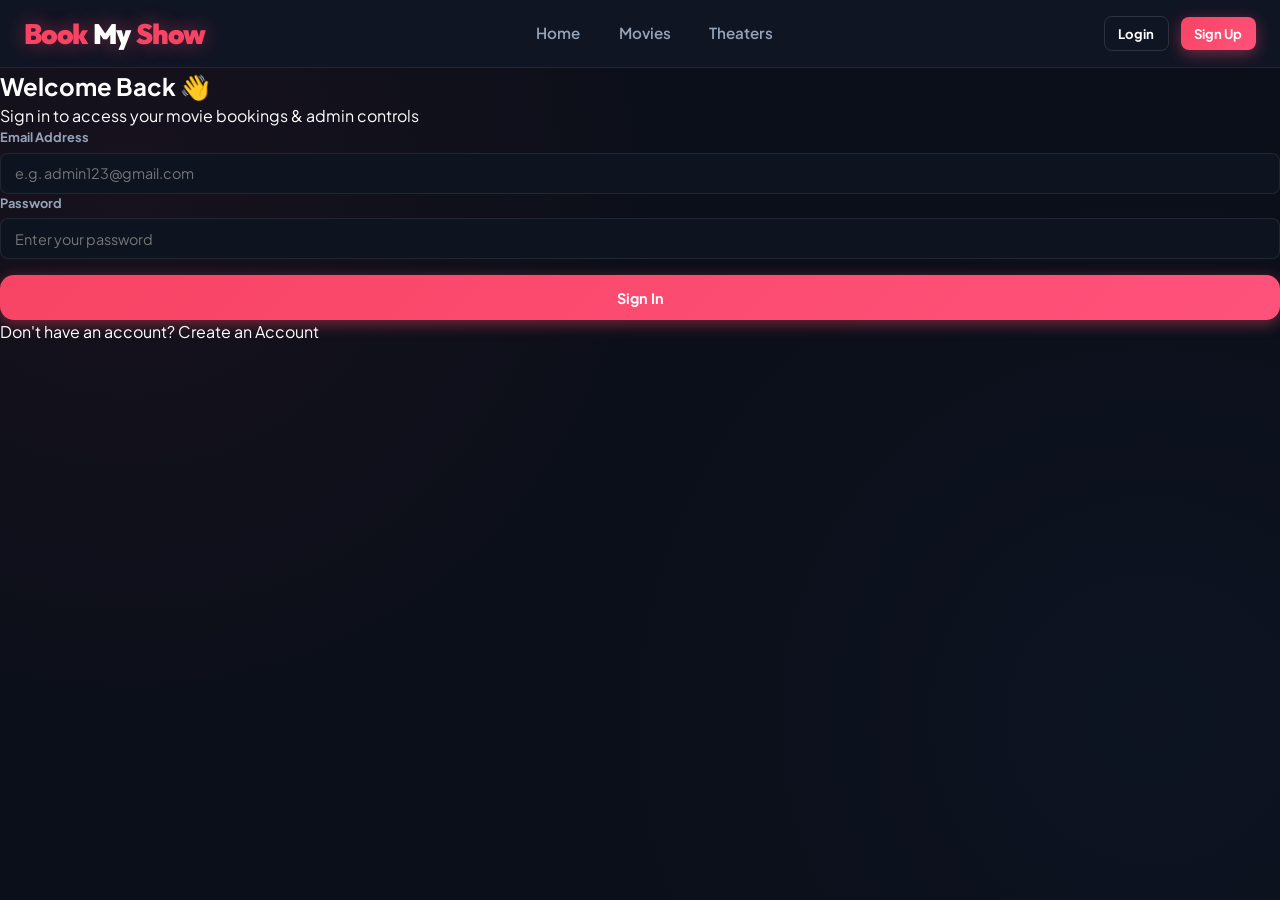
==== pages/admin.html @ c6f5eec1 "Update UI and pages" ====
<!DOCTYPE html>
<html lang="en">
<head>
    <meta charset="UTF-8">
    <meta name="viewport" content="width=device-width, initial-scale=1.0">
    <title>Admin Dashboard - BookMyShow</title>
    <link rel="stylesheet" href="css/style.css">
</head>
<body>

    <!-- NAVBAR -->
    <nav class="navbar">
        <a href="../index.html" class="logo">Book<span>My</span>Show</a>
        <button class="nav-toggle" id="nav-toggle" onclick="toggleNav()" aria-label="Toggle menu"><span class="hamburger"></span></button>
        <div class="nav-links">
            <a href="../index.html">Home</a>
            <a href="movies.html">Movies</a>
            <a href="theaters.html">Theaters</a>
            <a href="admin.html" class="active">Admin Dashboard</a>
        </div>
        <div class="nav-user" id="nav-user"></div>
    </nav>

    <div class="container">
        <div class="section-header">
            <h2 class="section-title">Admin Management Portal</h2>
        </div>

        <!-- STATS COUNTER GRID -->
        <div class="admin-stats-grid">
            <div class="stat-card">
                <div class="stat-icon">🌆</div>
                <div class="stat-info">
                    <div class="stat-value" id="stat-cities">0</div>
                    <div class="stat-label">Active Cities</div>
                </div>
            </div>
            <div class="stat-card">
                <div class="stat-icon">🎬</div>
                <div class="stat-info">
                    <div class="stat-value" id="stat-movies">0</div>
                    <div class="stat-label">Total Movies</div>
                </div>
            </div>
            <div class="stat-card">
                <div class="stat-icon">🏛️</div>
                <div class="stat-info">
                    <div class="stat-value" id="stat-theaters">0</div>
                    <div class="stat-label">Multiplexes</div>
                </div>
            </div>
            <div class="stat-card">
                <div class="stat-icon">🍿</div>
                <div class="stat-info">
                    <div class="stat-value" id="stat-shows">0</div>
                    <div class="stat-label">Active Shows</div>
                </div>
            </div>
        </div>

        <!-- TABS -->
        <div class="tabs">
            <button class="tab active" onclick="switchTab('cities', this)">🌆 Cities</button>
            <button class="tab" onclick="switchTab('movies', this)">🎬 Movies</button>
            <button class="tab" onclick="switchTab('theaters', this)">🏛️ Theaters</button>
            <button class="tab" onclick="switchTab('screens', this)">🖥️ Screens</button>
            <button class="tab" onclick="switchTab('seats', this)">💺 Seats</button>
            <button class="tab" onclick="switchTab('shows', this)">🍿 Shows</button>
        </div>

        <!-- ===== CITIES TAB ===== -->
        <div id="tab-cities" class="tab-content">
            <div class="form-card">
                <h3 style="font-family:'Outfit',sans-serif; margin-bottom:1rem; color:var(--text-main);">Add New City</h3>
                <div style="display:flex; gap:1rem; flex-wrap:wrap; align-items:flex-end;">
                    <div class="form-group" style="flex:1;min-width:180px;margin:0;">
                        <label>City Name</label>
                        <input type="text" id="city-name" placeholder="e.g. Mumbai">
                    </div>
                    <div class="form-group" style="flex:1;min-width:180px;margin:0;">
                        <label>State</label>
                        <input type="text" id="city-state" placeholder="e.g. Maharashtra">
                    </div>
                    <button class="btn btn-primary" onclick="addCity()">+ Add City</button>
                </div>
            </div>
            <div id="cities-table"></div>
        </div>

        <!-- ===== MOVIES TAB ===== -->
        <div id="tab-movies" class="tab-content" style="display:none;">
            <div class="form-card">
                <h3 style="font-family:'Outfit',sans-serif; margin-bottom:1.25rem; color:var(--text-main);">Add New Movie</h3>
                <div style="display:flex; gap:1rem; margin-bottom:1rem; flex-wrap:wrap; align-items:flex-end;">
                    <div class="form-group" style="flex:2;min-width:200px;margin:0;">
                        <label>Movie Title</label>
                        <input type="text" id="movie-title" placeholder="e.g. Inception">
                    </div>
                    <div class="form-group" style="flex:1;min-width:140px;margin:0;">
                        <label>Genre</label>
                        <input type="text" id="movie-genre" placeholder="e.g. Sci-Fi">
                    </div>
                    <div class="form-group" style="flex:1;min-width:120px;margin:0;">
                        <label>Language</label>
                        <input type="text" id="movie-language" placeholder="e.g. English / Hindi">
                    </div>
                    <div class="form-group" style="flex:1;min-width:100px;margin:0;">
                        <label>Duration (mins)</label>
                        <input type="number" id="movie-duration" placeholder="148">
                    </div>
                    <div class="form-group" style="flex:1;min-width:100px;margin:0;">
                        <label>Rating ⭐</label>
                        <input type="number" step="0.1" id="movie-rating" placeholder="8.8">
                    </div>
                    <div class="form-group" style="flex:1;min-width:140px;margin:0;">
                        <label>Release Date</label>
                        <input type="date" id="movie-release">
                    </div>
                </div>
                <div class="form-group" style="margin-bottom:1rem;">
                    <label>Description</label>
                    <input type="text" id="movie-desc" placeholder="Brief synopsis or tagline...">
                </div>
                <div style="display:flex; gap:1rem; flex-wrap:wrap; margin-bottom:1.25rem;">
                    <div class="form-group" style="flex:1; min-width:240px; margin:0;">
                        <label>Poster Image URL</label>
                        <input type="text" id="movie-poster" placeholder="https://image.tmdb.org/t/p/w500/poster.jpg">
                    </div>
                    <div class="form-group" style="flex:1; min-width:240px; margin:0;">
                        <label>Or Upload File Image</label>
                        <input type="file" id="movie-poster-file" accept="image/*">
                    </div>
                </div>
                <button class="btn btn-primary" onclick="addMovie()">+ Save Movie</button>
            </div>
            <div id="movies-table"></div>
        </div>

        <!-- ===== THEATERS TAB ===== -->
        <div id="tab-theaters" class="tab-content" style="display:none;">
            <div class="form-card">
                <h3 style="font-family:'Outfit',sans-serif; margin-bottom:1rem; color:var(--text-main);">Add New Theater</h3>
                <div style="display:flex; gap:1rem; flex-wrap:wrap; align-items:flex-end;">
                    <div class="form-group" style="flex:1.5;min-width:180px;margin:0;">
                        <label>Theater Name</label>
                        <input type="text" id="theater-name" placeholder="e.g. PVR ICON Cinemas">
                    </div>
                    <div class="form-group" style="flex:2;min-width:200px;margin:0;">
                        <label>Address / Landmark</label>
                        <input type="text" id="theater-address" placeholder="e.g. Phoenix Marketcity, Kurla">
                    </div>
                    <div class="form-group" style="flex:1;min-width:150px;margin:0;">
                        <label>City</label>
                        <select id="theater-city"></select>
                    </div>
                    <button class="btn btn-primary" onclick="addTheater()">+ Add Theater</button>
                </div>
            </div>
            <div id="theaters-table"></div>
        </div>

        <!-- ===== SCREENS TAB ===== -->
        <div id="tab-screens" class="tab-content" style="display:none;">
            <div class="form-card">
                <h3 style="font-family:'Outfit',sans-serif; margin-bottom:1rem; color:var(--text-main);">Add Screen to Theater</h3>
                <div style="display:flex; gap:1rem; flex-wrap:wrap; align-items:flex-end;">
                    <div class="form-group" style="flex:1;min-width:150px;margin:0;">
                        <label>Screen Name</label>
                        <input type="text" id="screen-name" placeholder="e.g. Audi 1 (IMAX 3D)">
                    </div>
                    <div class="form-group" style="flex:1;min-width:120px;margin:0;">
                        <label>Total Capacity</label>
                        <input type="number" id="screen-seats" placeholder="120">
                    </div>
                    <div class="form-group" style="flex:1.5;min-width:180px;margin:0;">
                        <label>Theater</label>
                        <select id="screen-theater"></select>
                    </div>
                    <button class="btn btn-primary" onclick="addScreen()">+ Add Screen</button>
                </div>
            </div>
            <div id="screens-table"></div>
        </div>

        <!-- ===== SEATS TAB ===== -->
        <div id="tab-seats" class="tab-content" style="display:none;">
            <div class="form-card">
                <h3 style="font-family:'Outfit',sans-serif; margin-bottom:1rem; color:var(--text-main);">Bulk Configure Seats</h3>
                <div style="display:flex; gap:1rem; flex-wrap:wrap; align-items:flex-end;">
                    <div class="form-group" style="flex:1.5;min-width:160px;margin:0;">
                        <label>Select Screen</label>
                        <select id="seat-screen" onchange="loadSeatsForScreen()"></select>
                    </div>
                    <div class="form-group" style="flex:1;min-width:90px;margin:0;">
                        <label>Row (A-Z)</label>
                        <input type="text" id="seat-row" placeholder="A" maxlength="2">
                    </div>
                    <div class="form-group" style="flex:1;min-width:80px;margin:0;">
                        <label>From Col</label>
                        <input type="number" id="seat-col-from" placeholder="1" min="1">
                    </div>
                    <div class="form-group" style="flex:1;min-width:80px;margin:0;">
                        <label>To Col</label>
                        <input type="number" id="seat-col-to" placeholder="10" min="1">
                    </div>
                    <div class="form-group" style="flex:1.2;min-width:120px;margin:0;">
                        <label>Seat Class</label>
                        <select id="seat-type">
                            <option value="REGULAR">REGULAR</option>
                            <option value="PREMIUM">PREMIUM</option>
                            <option value="VIP">VIP</option>
                        </select>
                    </div>
                    <button class="btn btn-primary" onclick="addSeats()">+ Add Seats</button>
                </div>
                <p style="color:var(--text-muted); font-size:0.82rem; margin-top:0.75rem;">💡 Auto-generates seat numbers e.g. A1 to A10 for the specified screen.</p>
            </div>
            <div id="seats-table"></div>
        </div>

        <!-- ===== SHOWS TAB ===== -->
        <div id="tab-shows" class="tab-content" style="display:none;">
            <div class="form-card">
                <h3 style="font-family:'Outfit',sans-serif; margin-bottom:1rem; color:var(--text-main);">Schedule Movie Show</h3>
                <div style="display:flex; gap:1rem; flex-wrap:wrap; align-items:flex-end;">
                    <div class="form-group" style="flex:1.5;min-width:160px;margin:0;">
                        <label>Select Movie</label>
                        <select id="show-movie"></select>
                    </div>
                    <div class="form-group" style="flex:1.5;min-width:160px;margin:0;">
                        <label>Select Screen</label>
                        <select id="show-screen"></select>
                    </div>
                    <div class="form-group" style="flex:1;min-width:140px;margin:0;">
                        <label>Show Date</label>
                        <input type="date" id="show-date">
                    </div>
                    <div class="form-group" style="flex:1;min-width:110px;margin:0;">
                        <label>Start Time</label>
                        <input type="time" id="show-start">
                    </div>
                    <div class="form-group" style="flex:1;min-width:110px;margin:0;">
                        <label>End Time</label>
                        <input type="time" id="show-end">
                    </div>
                    <div class="form-group" style="flex:1;min-width:100px;margin:0;">
                        <label>Price (₹)</label>
                        <input type="number" id="show-price" placeholder="250">
                    </div>
                    <button class="btn btn-primary" onclick="addShow()">+ Add Show</button>
                </div>
            </div>
            <div id="shows-table"></div>
        </div>
    </div>

    <script src="../js/api.js"></script>
    <script src="../js/utils.js"></script>
    <script>
        document.addEventListener('DOMContentLoaded', async () => {
            const user = getLoggedInUser();
            if (!user || !userIsAdmin()) {
                showToast('Admin panel access restricted', 'error');
                setTimeout(() => window.location.href = user ? 'dashboard.html' : 'login.html', 800);
                return;
            }
            updateNavUser();
            await init();
        });

        // ===== TAB SWITCHING =====
        function switchTab(tab, el) {
            document.querySelectorAll('.tab-content').forEach(t => t.style.display = 'none');
            document.querySelectorAll('.tab').forEach(t => t.classList.remove('active'));
            document.getElementById('tab-' + tab).style.display = 'block';
            el.classList.add('active');
        }

        // ===== CITIES =====
        async function loadCities() {
            try {
                const cities = await CityAPI.getAll();
                const statEl = document.getElementById('stat-cities');
                if (statEl) statEl.textContent = cities ? cities.length : 0;

                let html = '<div class="table-responsive"><table><thead><tr><th>ID</th><th>City Name</th><th>State</th></tr></thead><tbody>';
                cities.forEach(c => html += `<tr><td>#${c.id}</td><td><strong>${c.name}</strong></td><td>${c.state || 'N/A'}</td></tr>`);
                html += '</tbody></table></div>';
                document.getElementById('cities-table').innerHTML = cities.length ? html : '<div class="empty-state"><p>No cities added yet</p></div>';

                const theaterCity = document.getElementById('theater-city');
                if (theaterCity) {
                    theaterCity.innerHTML = '<option value="">Select City</option>' + cities.map(c => `<option value="${c.id}">${c.name}</option>`).join('');
                }
            } catch (e) {
                console.error('Error loading cities', e);
            }
        }

        async function addCity() {
            const name = document.getElementById('city-name').value.trim();
            const state = document.getElementById('city-state').value.trim();
            if (!name) { showToast('Please enter city name', 'error'); return; }
            try {
                await CityAPI.add({ name, state });
                showToast('City added successfully!', 'success');
                document.getElementById('city-name').value = '';
                document.getElementById('city-state').value = '';
                loadCities();
            } catch (e) { showToast(e.message, 'error'); }
        }

        // ===== MOVIES =====
        async function loadMovies() {
            try {
                const movies = await MovieAPI.getAll();
                const statEl = document.getElementById('stat-movies');
                if (statEl) statEl.textContent = movies ? movies.length : 0;

                let html = '<div class="table-responsive"><table><thead><tr><th>ID</th><th>Title</th><th>Genre</th><th>Language</th><th>Duration</th><th>Rating</th><th>Actions</th></tr></thead><tbody>';
                movies.forEach(m => html += `<tr>
                    <td>#${m.id}</td><td><strong>${m.title}</strong></td><td><span class="badge badge-genre">${m.genre || 'General'}</span></td>
                    <td><span class="badge badge-lang">${m.language || 'Multi'}</span></td><td>${m.durationMinutes ? m.durationMinutes + 'm' : 'N/A'}</td>
                    <td><span class="badge badge-rating">⭐ ${m.rating || 'N/A'}</span></td>
                    <td><button class="btn btn-sm btn-danger" onclick="deleteMovie(${m.id})">Delete</button></td>
                </tr>`);
                html += '</tbody></table></div>';
                document.getElementById('movies-table').innerHTML = movies.length ? html : '<div class="empty-state"><p>No movies added yet</p></div>';

                const showMovie = document.getElementById('show-movie');
                if (showMovie) {
                    showMovie.innerHTML = '<option value="">Select Movie</option>' + movies.map(m => `<option value="${m.id}">${m.title}</option>`).join('');
                }
            } catch (e) { console.log('Error loading movies'); }
        }

        async function addMovie() {
            const posterInput = document.getElementById('movie-poster').value.trim();
            const posterFile = document.getElementById('movie-poster-file').files?.[0] || null;
            const posterUrl = posterFile
                ? await readFileAsDataUrl(posterFile)
                : posterInput
                    ? await resolvePosterSource(posterInput)
                    : null;
            const data = {
                title: document.getElementById('movie-title').value.trim(),
                genre: document.getElementById('movie-genre').value.trim(),
                language: document.getElementById('movie-language').value.trim(),
                durationMinutes: parseInt(document.getElementById('movie-duration').value) || null,
                rating: parseFloat(document.getElementById('movie-rating').value) || null,
                releaseDate: document.getElementById('movie-release').value || null,
                description: document.getElementById('movie-desc').value.trim(),
                posterUrl,
                posterURL: posterUrl,
                imageUrl: posterUrl,
                imageURL: posterUrl,
                poster: posterUrl,
                posterImage: posterUrl,
                posterPath: posterUrl,
                moviePoster: posterUrl,
                image: posterUrl,
                coverImage: posterUrl,
                banner: posterUrl
            };
            if (!data.title) { showToast('Please enter movie title', 'error'); return; }
            try {
                await MovieAPI.add(data);
                showToast('Movie added successfully!', 'success');
                ['movie-title','movie-genre','movie-language','movie-duration','movie-rating','movie-release','movie-desc','movie-poster']
                    .forEach(id => document.getElementById(id).value = '');
                document.getElementById('movie-poster-file').value = '';
                loadMovies();
            } catch (e) { showToast(e.message, 'error'); }
        }

        async function deleteMovie(id) {
            const movieId = parseInt(id, 10);
            if (!movieId) {
                showToast('Invalid movie ID', 'error');
                return;
            }
            if (!confirm('Delete this movie?')) return;
            try {
                await MovieAPI.delete(movieId);
                showToast('Movie deleted', 'success');
                loadMovies();
            } catch (e) {
                showToast(`Delete failed: ${e.message}`, 'error');
            }
        }

        // ===== THEATERS =====
        async function loadTheaters() {
            try {
                const theaters = await TheaterAPI.getAll();
                const statEl = document.getElementById('stat-theaters');
                if (statEl) statEl.textContent = theaters ? theaters.length : 0;

                let html = '<div class="table-responsive"><table><thead><tr><th>ID</th><th>Theater Name</th><th>Address</th><th>City</th></tr></thead><tbody>';
                theaters.forEach(t => html += `<tr><td>#${t.id}</td><td><strong>${t.name}</strong></td><td>${t.address || 'N/A'}</td><td>${t.city?.name || 'N/A'}</td></tr>`);
                html += '</tbody></table></div>';
                document.getElementById('theaters-table').innerHTML = theaters.length ? html : '<div class="empty-state"><p>No theaters added yet</p></div>';

                const screenTheater = document.getElementById('screen-theater');
                if (screenTheater) {
                    screenTheater.innerHTML = '<option value="">Select Theater</option>' + theaters.map(t => `<option value="${t.id}">${t.name} (${t.city?.name || ''})</option>`).join('');
                }
            } catch (e) { console.log('Error loading theaters'); }
        }

        async function addTheater() {
            const data = {
                name: document.getElementById('theater-name').value.trim(),
                address: document.getElementById('theater-address').value.trim(),
                cityId: parseInt(document.getElementById('theater-city').value)
            };
            if (!data.name || !data.cityId) { showToast('Fill theater name and city', 'error'); return; }
            try {
                await TheaterAPI.add(data);
                showToast('Theater added!', 'success');
                document.getElementById('theater-name').value = '';
                document.getElementById('theater-address').value = '';
                loadTheaters();
            } catch (e) { showToast(e.message, 'error'); }
        }

        // ===== SCREENS =====
        async function loadScreens() {
            try {
                const screens = await ScreenAPI.getAll();
                let html = '<div class="table-responsive"><table><thead><tr><th>ID</th><th>Screen Name</th><th>Capacity</th><th>Theater</th></tr></thead><tbody>';
                screens.forEach(s => html += `<tr><td>#${s.id}</td><td><strong>${s.name}</strong></td><td>${s.totalSeats || '100'} seats</td><td>${s.theater?.name || 'N/A'}</td></tr>`);
                html += '</tbody></table></div>';
                document.getElementById('screens-table').innerHTML = screens.length ? html : '<div class="empty-state"><p>No screens added yet</p></div>';

                const opts = '<option value="">Select Screen</option>' + screens.map(s => `<option value="${s.id}">${s.name} — ${s.theater?.name || ''}</option>`).join('');
                ['seat-screen', 'show-screen'].forEach(id => {
                    const el = document.getElementById(id);
                    if (el) el.innerHTML = opts;
                });
            } catch (e) {
                console.error('Error loading screens', e);
            }
        }

        async function addScreen() {
            const data = {
                name: document.getElementById('screen-name').value.trim(),
                totalSeats: parseInt(document.getElementById('screen-seats').value) || null,
                theaterId: parseInt(document.getElementById('screen-theater').value)
            };
            if (!data.name || !data.theaterId) { showToast('Fill screen name and theater', 'error'); return; }
            try {
                const createdScreen = await ScreenAPI.add(data);
                showToast('Screen added!', 'success');
                document.getElementById('screen-name').value = '';
                document.getElementById('screen-seats').value = '';
                loadScreens();

                const screenId = createdScreen?.id || createdScreen?.screenId;
                if (screenId && data.totalSeats) {
                    await ensureSeatsForScreen(screenId, data.totalSeats);
                    showToast(`Auto-created ${data.totalSeats} seats for new screen`, 'success');
                }
            } catch (e) { showToast(e.message, 'error'); }
        }

        // ===== SEATS =====
        async function loadSeatsForScreen() {
            const screenId = document.getElementById('seat-screen').value;
            if (!screenId) { document.getElementById('seats-table').innerHTML = ''; return; }
            try {
                const seats = await SeatAPI.getByScreen(screenId);
                return renderSeatsTable(seats);
            } catch (e) {
                document.getElementById('seats-table').innerHTML = '';
            }
        }

        function renderSeatsTable(seats) {
            let html = '<div class="table-responsive"><table><thead><tr><th>ID</th><th>Seat #</th><th>Row</th><th>Col</th><th>Type</th></tr></thead><tbody>';
            seats.forEach(s => html += `<tr><td>#${s.id}</td><td><strong>${s.seatNumber}</strong></td><td>${s.row || 'A'}</td><td>${s.col || '1'}</td><td><span class="badge badge-genre">${s.seatType || 'REGULAR'}</span></td></tr>`);
            html += '</tbody></table></div>';
            document.getElementById('seats-table').innerHTML = seats.length ? html : '<div class="empty-state"><p>No seats for this screen</p></div>';
        }

        async function addSeats() {
            const screenId = parseInt(document.getElementById('seat-screen').value);
            const row = document.getElementById('seat-row').value.trim().toUpperCase();
            const from = parseInt(document.getElementById('seat-col-from').value);
            const to = parseInt(document.getElementById('seat-col-to').value);
            const seatType = document.getElementById('seat-type').value;

            if (!screenId || !row || !from || !to) { showToast('Fill all seat fields', 'error'); return; }
            if (from > to) { showToast('From col must be <= To col', 'error'); return; }

            try {
                for (let col = from; col <= to; col++) {
                    await SeatAPI.add({
                        seatNumber: row + col,
                        row: row,
                        col: col,
                        seatType: seatType,
                        screenId: screenId
                    });
                }
                showToast(`Added seats ${row}${from} to ${row}${to}!`, 'success');
                loadSeatsForScreen();
            } catch (e) { showToast(e.message, 'error'); }
        }

        // ===== SHOWS =====
        async function loadShows() {
            try {
                const shows = await ShowAPI.getAll();
                const statEl = document.getElementById('stat-shows');
                if (statEl) statEl.textContent = shows ? shows.length : 0;

                let html = '<div class="table-responsive"><table><thead><tr><th>ID</th><th>Movie</th><th>Screen & Theater</th><th>Date</th><th>Timing</th><th>Price</th><th>Actions</th></tr></thead><tbody>';
                shows.forEach(s => html += `<tr>
                    <td>#${s.id}</td>
                    <td><strong>${s.movie?.title || 'Movie'}</strong></td>
                    <td>${s.screen?.name || 'Screen'} (${s.screen?.theater?.name || 'Theater'})</td>
                    <td>${s.showDate}</td>
                    <td>${s.startTime}${s.endTime ? ' - ' + s.endTime : ''}</td>
                    <td><strong style="color:var(--success)">₹${s.ticketPrice || 0}</strong></td>
                    <td><button class="btn btn-sm btn-danger" onclick="deleteShow(${s.id})">Delete</button></td>
                </tr>`);
                html += '</tbody></table></div>';
                document.getElementById('shows-table').innerHTML = shows.length ? html : '<div class="empty-state"><p>No shows added yet</p></div>';
            } catch (e) { console.log('Error loading shows'); }
        }

        async function deleteShow(id) {
            if (!confirm('Delete this show?')) return;
            try {
                await ShowAPI.delete(id);
                showToast('Show deleted', 'success');
                loadShows();
            } catch (e) {
                showToast(`Delete failed: ${e.message}`, 'error');
            }
        }

        async function addShow() {
            const data = {
                movieId: parseInt(document.getElementById('show-movie').value),
                screenId: parseInt(document.getElementById('show-screen').value),
                showDate: document.getElementById('show-date').value,
                startTime: document.getElementById('show-start').value,
                endTime: document.getElementById('show-end').value || null,
                ticketPrice: parseFloat(document.getElementById('show-price').value) || 0
            };
            if (!data.movieId || !data.screenId || !data.showDate || !data.startTime) {
                showToast('Fill movie, screen, date and start time', 'error'); return;
            }
            try {
                await ShowAPI.add(data);
                showToast('Show scheduled successfully!', 'success');
                ['show-date','show-start','show-end','show-price'].forEach(id => document.getElementById(id).value = '');
                loadShows();
            } catch (e) { showToast(e.message, 'error'); }
        }

        // ===== INIT =====
        async function init() {
            await Promise.all([loadCities(), loadMovies(), loadTheaters(), loadScreens(), loadShows()]);
            await loadBookingsHistory();
        }

        // ===== BOOKINGS HISTORY =====
        let allBookings = [];

        async function loadBookingsHistory() {
            try {
                const users = await UserAPI.getAll();
                const shows = await ShowAPI.getAll();
                
                allBookings = [];
                
                // Get bookings for each user
                for (const user of users) {
                    try {
                        const userBookings = await BookingAPI.getByUser(user.id);
                        if (Array.isArray(userBookings)) {
                            userBookings.forEach(booking => {
                                booking.user = user;
                                booking.show = shows.find(s => s.id === booking.showId);
                            });
                            allBookings.push(...userBookings);
                        }
                    } catch (e) {
                        console.warn(`Could not load bookings for user ${user.id}`, e);
                    }
                }

                // Apply filters
                let filteredBookings = allBookings.slice();
                
                const statusFilter = document.getElementById('booking-status-filter')?.value;
                if (statusFilter) {
                    filteredBookings = filteredBookings.filter(b => b.paymentStatus === statusFilter);
                }

                const dateFilter = document.getElementById('booking-date-filter')?.value;
                if (dateFilter) {
                    const now = new Date();
                    filteredBookings = filteredBookings.filter(b => {
                        const bookingDate = new Date(b.createdAt || b.bookingDate || b.createdDate);
                        if (dateFilter === 'today') return bookingDate.toDateString() === now.toDateString();
                        if (dateFilter === 'week') return (now - bookingDate) <= 7 * 24 * 60 * 60 * 1000;
                        if (dateFilter === 'month') return (now - bookingDate) <= 30 * 24 * 60 * 60 * 1000;
                        return true;
                    });
                }

                // Update stats
                updateBookingStats(allBookings);
                
                // Render table
                renderBookingsTable(filteredBookings);
            } catch (e) {
                console.error('Error loading bookings', e);
                showToast(`Could not load bookings: ${e.message}`, 'error');
            }
        }

        function updateBookingStats(bookings) {
            const today = new Date().toDateString();
            const totalBookings = bookings.length;
            const todayBookings = bookings.filter(b => new Date(b.createdAt || b.bookingDate).toDateString() === today).length;
            const confirmedBookings = bookings.filter(b => b.paymentStatus === 'CONFIRMED').length;
            const pendingBookings = bookings.filter(b => b.paymentStatus === 'PENDING').length;

            document.getElementById('total-bookings').textContent = totalBookings;
            document.getElementById('today-bookings').textContent = todayBookings;
            document.getElementById('confirmed-bookings').textContent = confirmedBookings;
            document.getElementById('pending-bookings').textContent = pendingBookings;
        }

        function renderBookingsTable(bookings) {
            const container = document.getElementById('bookings-table');
            
            if (bookings.length === 0) {
                container.innerHTML = '<div class="empty-state"><p>📭 No bookings found</p></div>';
                return;
            }

            let html = `<table class="data-table">
                <thead>
                    <tr>
                        <th>Booking ID</th>
                        <th>👤 User</th>
                        <th><span style="color:var(--primary);">▶</span> Movie</th>
                        <th><span style="color:var(--primary);">●</span> Theater</th>
                        <th><span style="color:var(--primary);">■</span> Show Date</th>
                        <th><span style="color:var(--primary);">◻</span> Seats</th>
                        <th>💰 Total Price</th>
                        <th>💳 Payment Status</th>
                        <th><span style="color:var(--primary);">■</span> Booked On</th>
                        <th>Actions</th>
                    </tr>
                </thead>
                <tbody>`;

            bookings.forEach(booking => {
                const user = booking.user || {};
                const show = booking.show || {};
                const movie = show.movie || {};
                const theater = show.screen?.theater || {};
                const seats = booking.seatNumbers || booking.seats || 'N/A';
                const bookingDate = new Date(booking.createdAt || booking.bookingDate);
                const status = booking.paymentStatus || 'PENDING';
                const statusBadge = status === 'CONFIRMED' 
                    ? '<span class="badge badge-success">✅ Confirmed</span>'
                    : status === 'CANCELLED'
                    ? '<span class="badge badge-danger">❌ Cancelled</span>'
                    : '<span class="badge badge-warning">⏳ Pending</span>';

                html += `<tr>
                    <td><strong>#${booking.id}</strong></td>
                    <td>
                        <div style="font-size:0.9rem;">
                            <strong>${user.name || user.username || 'Unknown'}</strong><br>
                            <small style="color:var(--text-muted);">${user.email || ''}</small>
                        </div>
                    </td>
                    <td>${movie.title || 'N/A'}</td>
                    <td>${theater.name || 'N/A'}</td>
                    <td>${show.showDate || 'N/A'} ${show.startTime || ''}</td>
                    <td><span class="badge badge-info">${seats}</span></td>
                    <td><strong style="color:var(--success);">₹${booking.totalPrice || 0}</strong></td>
                    <td>${statusBadge}</td>
                    <td><small>${bookingDate.toLocaleDateString()} ${bookingDate.toLocaleTimeString()}</small></td>
                    <td>
                        <button class="btn btn-sm btn-info" onclick="viewBookingDetails(${booking.id})">View</button>
                        ${status !== 'CANCELLED' ? `<button class="btn btn-sm btn-danger" onclick="cancelBooking(${booking.id})">Cancel</button>` : ''}
                    </td>
                </tr>`;
            });

            html += '</tbody></table>';
            container.innerHTML = html;
        }

        function searchBookingsByUser() {
            const searchTerm = document.getElementById('booking-user-search')?.value.toLowerCase() || '';
            
            if (!searchTerm) {
                loadBookingsHistory();
                return;
            }

            const filtered = allBookings.filter(b => {
                const user = b.user || {};
                return (user.email || '').toLowerCase().includes(searchTerm) || 
                       (user.name || '').toLowerCase().includes(searchTerm);
            });

            renderBookingsTable(filtered);
        }

        function viewBookingDetails(bookingId) {
            const booking = allBookings.find(b => b.id === bookingId);
            if (!booking) {
                showToast('Booking not found', 'error');
                return;
            }

            const user = booking.user || {};
            const show = booking.show || {};
            const movie = show.movie || {};
            const theater = show.screen?.theater || {};
            const screen = show.screen || {};
            const status = booking.paymentStatus || 'PENDING';
            const bookingDate = new Date(booking.createdAt || booking.bookingDate);
            
            const details = `
            <div style="text-align:left; padding:1rem; line-height:1.8;">
                <h3 style="margin-bottom:1rem; color:var(--primary);">📋 Booking Details - #${booking.id}</h3>
                
                <h4 style="color:var(--accent); margin-top:1.5rem;">👤 User Information</h4>
                <p><strong>Name:</strong> ${user.name || 'N/A'}</p>
                <p><strong>Email:</strong> ${user.email || 'N/A'}</p>
                <p><strong>Phone:</strong> ${user.phone || 'N/A'}</p>

                <h4 style="color:var(--accent); margin-top:1.5rem;"><span style="color:var(--primary);">▶</span> Movie Details</h4>
                <p><strong>Title:</strong> ${movie.title || 'N/A'}</p>
                <p><strong>Genre:</strong> ${movie.genre || 'N/A'} | <strong>Language:</strong> ${movie.language || 'N/A'}</p>
                <p><strong>Rating:</strong> <span style="color:var(--primary);">★</span> ${movie.rating || 'N/A'}</p>

                <h4 style="color:var(--accent); margin-top:1.5rem;"><span style="color:var(--primary);">●</span> Show Details</h4>
                <p><strong>Theater:</strong> ${theater.name || 'N/A'}</p>
                <p><strong>Screen:</strong> ${screen.name || 'N/A'}</p>
                <p><strong>Date & Time:</strong> ${show.showDate || 'N/A'} ${show.startTime || 'N/A'}</p>

                <h4 style="color:var(--accent); margin-top:1.5rem;"><span style="color:var(--primary);">◻</span> Booking Details</h4>
                <p><strong>Seats:</strong> <span class="badge badge-info">${booking.seatNumbers || booking.seats || 'N/A'}</span></p>
                <p><strong>Number of Tickets:</strong> ${booking.numberOfSeats || 'N/A'}</p>
                <p><strong>Ticket Price (each):</strong> ₹${show.ticketPrice || 'N/A'}</p>
                <p><strong>Total Price:</strong> <span style="color:var(--success); font-size:1.1rem; font-weight:bold;">₹${booking.totalPrice || 0}</span></p>

                <h4 style="color:var(--accent); margin-top:1.5rem;">💳 Payment Information</h4>
                <p><strong>Status:</strong> 
                    ${status === 'CONFIRMED' 
                        ? '<span style="color:var(--success);">✅ Confirmed (Paid)</span>'
                        : status === 'CANCELLED'
                        ? '<span style="color:var(--accent);">❌ Cancelled</span>'
                        : '<span style="color:var(--warning);">⏳ Pending Payment</span>'
                    }
                </p>
                <p><strong>Payment Method:</strong> ${booking.paymentMethod || 'N/A'}</p>
                <p><strong>Transaction ID:</strong> ${booking.transactionId || 'N/A'}</p>

                <h4 style="color:var(--accent); margin-top:1.5rem;"><span style="color:var(--primary);">■</span> Booking Timeline</h4>
                <p><strong>Booked On:</strong> ${bookingDate.toLocaleString()}</p>
                <p><strong>Last Updated:</strong> ${booking.updatedAt ? new Date(booking.updatedAt).toLocaleString() : 'N/A'}</p>
            </div>
            `;

            alert(details);
        }

        async function cancelBooking(bookingId) {
            if (!confirm('Are you sure you want to cancel this booking? This action cannot be undone.')) return;

            try {
                await BookingAPI.cancel(bookingId);
                showToast('Booking cancelled successfully!', 'success');
                await loadBookingsHistory();
            } catch (e) {
                console.error('Cancel booking failed', e);
                showToast(`Failed to cancel booking: ${e.message}`, 'error');
            }
        }
    </script>
</body>
</html>
---- pages/css/style.css ----
/* ==========================================================================
   BOOKMYSHOW CINEMATIC DESIGN SYSTEM & MOBILE RESPONSIVE STYLESHEET
   ========================================================================== */

@import url('https://fonts.googleapis.com/css2?family=Plus+Jakarta+Sans:wght@300;400;500;600;700;800&family=Outfit:wght@400;500;600;700;800;900&display=swap');

/* ===== DESIGN TOKENS & CSS VARIABLES ===== */
:root {
    /* Brand Palette */
    --primary: #f84464;
    --primary-hover: #ff527b;
    --primary-dark: #d62f4e;
    --primary-glow: rgba(248, 68, 100, 0.45);
    --primary-subtle: rgba(248, 68, 100, 0.12);
    
    --accent: #ffb800;
    --accent-glow: rgba(255, 184, 0, 0.35);
    --success: #10b981;
    --success-glow: rgba(16, 185, 129, 0.35);
    --danger: #ef4444;
    --info: #3b82f6;

    /* Cinematic Dark Backgrounds */
    --bg-main: #0b0f19;
    --bg-surface: #111726;
    --bg-card: #161e31;
    --bg-elevated: #1e2942;
    --bg-glass: rgba(17, 23, 38, 0.9);
    --bg-glass-strong: rgba(22, 30, 49, 0.95);
    --bg-input: #0e1320;
    --bg-light: #16213e;
    --bg-dark: #0b0f19;

    /* Text Colors */
    --text-main: #ffffff;
    --text-secondary: #94a3b8;
    --text-muted: #64748b;
    --text-inverse: #0b0f19;

    /* Borders & Outlines */
    --border-subtle: rgba(255, 255, 255, 0.08);
    --border-card: rgba(255, 255, 255, 0.12);
    --border-focus: var(--primary);

    /* Shadows & Glows */
    --shadow-sm: 0 2px 8px rgba(0, 0, 0, 0.3);
    --shadow-md: 0 8px 24px rgba(0, 0, 0, 0.45);
    --shadow-lg: 0 16px 40px rgba(0, 0, 0, 0.6);
    --shadow-primary: 0 8px 25px var(--primary-glow);
    --shadow-card-hover: 0 16px 32px rgba(0, 0, 0, 0.7), 0 0 20px rgba(248, 68, 100, 0.2);

    /* Radius & Spacing */
    --radius-sm: 8px;
    --radius-md: 14px;
    --radius-lg: 20px;
    --radius-full: 9999px;
    --radius: 14px;

    /* Transitions */
    --ease-bounce: cubic-bezier(0.34, 1.56, 0.64, 1);
    --ease-smooth: cubic-bezier(0.16, 1, 0.3, 1);
    --transition-fast: 0.18s ease;
    --transition-normal: 0.3s cubic-bezier(0.16, 1, 0.3, 1);
}

/* ===== RESET & BASE STYLES ===== */
*, *::before, *::after {
    margin: 0;
    padding: 0;
    box-sizing: border-box;
    -webkit-font-smoothing: antialiased;
}

html {
    scroll-behavior: smooth;
}

body {
    font-family: 'Plus Jakarta Sans', -apple-system, BlinkMacSystemFont, 'Segoe UI', Roboto, sans-serif;
    background-color: var(--bg-main);
    color: var(--text-main);
    min-height: 100vh;
    line-height: 1.5;
    overflow-x: hidden;
    background-image: 
        radial-gradient(circle at 10% 20%, rgba(248, 68, 100, 0.05) 0%, transparent 40%),
        radial-gradient(circle at 90% 80%, rgba(59, 130, 246, 0.04) 0%, transparent 40%);
    background-attachment: fixed;
}

a {
    text-decoration: none;
    color: inherit;
}

img {
    max-width: 100%;
    height: auto;
    display: block;
}

button, input, select, textarea {
    font-family: inherit;
}

/* Custom Scrollbar */
::-webkit-scrollbar {
    width: 6px;
    height: 6px;
}
::-webkit-scrollbar-track {
    background: var(--bg-main);
}
::-webkit-scrollbar-thumb {
    background: var(--bg-elevated);
    border-radius: var(--radius-full);
}

/* ===== LAYOUT & CONTAINERS ===== */
.container {
    max-width: 1280px;
    margin: 0 auto;
    padding: 2rem 1.25rem;
}

.section-header {
    display: flex;
    align-items: center;
    justify-content: space-between;
    margin-bottom: 1.5rem;
    flex-wrap: wrap;
    gap: 1rem;
}

.section-title {
    font-family: 'Outfit', sans-serif;
    font-size: 1.8rem;
    font-weight: 800;
    color: var(--text-main);
    letter-spacing: -0.5px;
    display: flex;
    align-items: center;
    gap: 0.65rem;
    position: relative;
}

.section-title::before {
    content: '';
    display: inline-block;
    width: 5px;
    height: 24px;
    background: linear-gradient(to bottom, var(--primary), #ff758c);
    border-radius: 4px;
}

/* Grid Layouts */
.grid {
    display: grid;
    gap: 1.25rem;
}

.grid-4 {
    grid-template-columns: repeat(auto-fill, minmax(230px, 1fr));
}

.grid-3 {
    grid-template-columns: repeat(auto-fill, minmax(290px, 1fr));
}

/* ===== NAVBAR & RESPONSIVE DRAWER ===== */
.navbar {
    background: var(--bg-glass);
    backdrop-filter: blur(20px);
    -webkit-backdrop-filter: blur(20px);
    padding: 0.75rem 1.5rem;
    display: flex;
    align-items: center;
    justify-content: space-between;
    gap: 1rem;
    min-height: 68px;
    position: sticky;
    top: 0;
    z-index: 1000;
    border-bottom: 1px solid var(--border-subtle);
}

.navbar .logo {
    font-family: 'Outfit', sans-serif;
    font-size: 1.75rem;
    font-weight: 900;
    color: var(--primary);
    letter-spacing: -0.75px;
    display: flex;
    align-items: center;
    gap: 0.35rem;
    text-shadow: 0 0 20px var(--primary-glow);
}

.navbar .logo span {
    color: var(--text-main);
}

.nav-links {
    display: flex;
    gap: 0.4rem;
    align-items: center;
}

.nav-links a {
    color: var(--text-secondary);
    font-weight: 600;
    font-size: 0.95rem;
    padding: 0.55rem 1rem;
    border-radius: var(--radius-sm);
    transition: var(--transition-fast);
}

.nav-links a:hover {
    color: var(--text-main);
    background: rgba(255, 255, 255, 0.08);
}

.nav-links a.active {
    color: var(--primary);
    background: var(--primary-subtle);
}

.nav-user {
    display: flex;
    align-items: center;
    gap: 0.75rem;
}

.user-badge {
    display: flex;
    align-items: center;
    gap: 0.5rem;
    background: var(--bg-surface);
    border: 1px solid var(--border-card);
    padding: 0.35rem 0.85rem;
    border-radius: var(--radius-full);
    font-size: 0.85rem;
    font-weight: 600;
}

.user-badge .role-tag {
    background: linear-gradient(135deg, var(--primary), #ff6b81);
    color: #fff;
    padding: 0.15rem 0.5rem;
    border-radius: var(--radius-full);
    font-size: 0.7rem;
    font-weight: 700;
    text-transform: uppercase;
}

.nav-toggle {
    display: none;
    background: var(--bg-surface);
    border: 1px solid var(--border-subtle);
    border-radius: var(--radius-sm);
    cursor: pointer;
    width: 42px;
    height: 42px;
    align-items: center;
    justify-content: center;
    color: var(--text-main);
}

.nav-toggle .hamburger {
    width: 20px;
    height: 2px;
    background: var(--text-main);
    display: block;
    position: relative;
}

.nav-toggle .hamburger::before,
.nav-toggle .hamburger::after {
    content: '';
    position: absolute;
    left: 0;
    width: 20px;
    height: 2px;
    background: var(--text-main);
}
.nav-toggle .hamburger::before { top: -6px; }
.nav-toggle .hamburger::after { top: 6px; }

/* ===== BUTTONS ===== */
.btn {
    padding: 0.65rem 1.4rem;
    border: none;
    border-radius: var(--radius-md);
    font-size: 0.9rem;
    font-weight: 700;
    cursor: pointer;
    transition: var(--transition-normal);
    display: inline-flex;
    align-items: center;
    justify-content: center;
    gap: 0.45rem;
    user-select: none;
}

.btn-primary {
    background: linear-gradient(135deg, var(--primary) 0%, #ff527b 100%);
    color: #ffffff;
    box-shadow: 0 4px 15px var(--primary-glow);
}

.btn-primary:hover {
    background: linear-gradient(135deg, var(--primary-hover) 0%, #ff6b8e 100%);
    transform: translateY(-2px);
    box-shadow: 0 8px 25px var(--primary-glow);
}

.btn-primary:disabled {
    opacity: 0.5;
    cursor: not-allowed;
    transform: none;
    box-shadow: none;
}

.btn-outline {
    background: transparent;
    color: var(--text-main);
    border: 1.5px solid var(--border-card);
}

.btn-outline:hover {
    background: var(--bg-elevated);
    border-color: var(--primary);
    color: var(--primary);
}

.btn-danger {
    background: linear-gradient(135deg, var(--danger) 0%, #dc2626 100%);
    color: #ffffff;
}

.btn-sm {
    padding: 0.4rem 0.85rem;
    font-size: 0.82rem;
    border-radius: var(--radius-sm);
}

.btn-lg {
    padding: 0.85rem 2rem;
    font-size: 1rem;
    border-radius: var(--radius-lg);
}

.btn-block {
    width: 100%;
}

/* ===== CITY SELECTOR BAR ===== */
.city-bar {
    background: var(--bg-surface);
    border-bottom: 1px solid var(--border-subtle);
    padding: 0.65rem 1.25rem;
    display: flex;
    align-items: center;
    gap: 0.6rem;
    overflow-x: auto;
    white-space: nowrap;
    scrollbar-width: none;
}

.city-bar-label {
    color: var(--text-muted);
    font-size: 0.82rem;
    font-weight: 700;
    text-transform: uppercase;
}

.city-chip {
    background: var(--bg-card);
    border: 1px solid var(--border-subtle);
    color: var(--text-secondary);
    padding: 0.35rem 0.85rem;
    border-radius: var(--radius-full);
    font-size: 0.82rem;
    font-weight: 600;
    cursor: pointer;
}

.city-chip.active {
    background: var(--primary);
    color: #ffffff;
    border-color: var(--primary);
    box-shadow: 0 2px 10px var(--primary-glow);
}

/* ===== HERO SECTION ===== */
.hero {
    position: relative;
    padding: 4rem 1.25rem;
    text-align: center;
    overflow: hidden;
    min-height: 360px;
    display: flex;
    align-items: center;
    justify-content: center;
    background: radial-gradient(ellipse at 50% 30%, rgba(248, 68, 100, 0.15) 0%, rgba(11, 15, 25, 0.95) 75%);
    border-bottom: 1px solid var(--border-subtle);
}

.hero-slideshow {
    position: absolute;
    inset: 0;
    z-index: 1;
    opacity: 0.25;
    background-size: cover;
    background-position: center;
    filter: blur(10px) brightness(0.6);
    transition: background-image 1s ease-in-out;
}

.hero::after {
    content: '';
    position: absolute;
    inset: 0;
    z-index: 2;
    background: linear-gradient(180deg, rgba(11, 15, 25, 0.2) 0%, rgba(11, 15, 25, 0.95) 100%);
}

.hero-content {
    position: relative;
    z-index: 3;
    max-width: 780px;
    margin: 0 auto;
    width: 100%;
}

.hero h1 {
    font-family: 'Outfit', sans-serif;
    font-size: 2.8rem;
    font-weight: 900;
    line-height: 1.15;
    letter-spacing: -1px;
    margin-bottom: 0.75rem;
    color: #ffffff;
}

.hero h1 span {
    background: linear-gradient(135deg, var(--primary) 0%, #ff758c 100%);
    -webkit-background-clip: text;
    -webkit-text-fill-color: transparent;
}

.hero p {
    font-size: 1.05rem;
    color: var(--text-secondary);
    margin-bottom: 1.75rem;
}

/* Search Bar */
.search-bar {
    display: flex;
    align-items: center;
    max-width: 620px;
    margin: 0 auto;
    background: var(--bg-glass-strong);
    border: 1.5px solid var(--border-card);
    border-radius: var(--radius-full);
    padding: 0.35rem 0.35rem 0.35rem 1.15rem;
    backdrop-filter: blur(20px);
    box-shadow: 0 12px 35px rgba(0, 0, 0, 0.5);
}

.search-bar input {
    flex: 1;
    background: transparent;
    border: none;
    outline: none;
    color: var(--text-main);
    font-size: 0.95rem;
    font-weight: 500;
    min-width: 0;
}

.search-bar input::placeholder {
    color: var(--text-muted);
}

.search-bar .btn {
    border-radius: var(--radius-full);
}

/* ===== MOVIE CARDS ===== */
.card {
    background: var(--bg-card);
    border: 1px solid var(--border-subtle);
    border-radius: var(--radius-lg);
    overflow: hidden;
    display: flex;
    flex-direction: column;
    transition: var(--transition-normal);
    position: relative;
    cursor: pointer;
    box-shadow: var(--shadow-sm);
    height: 100%;
}

.card:hover {
    transform: translateY(-5px);
    border-color: var(--border-card);
    box-shadow: var(--shadow-card-hover);
}

.card-img {
    position: relative;
    width: 100%;
    aspect-ratio: 2/3;
    background: var(--bg-surface);
    overflow: hidden;
    display: flex;
    align-items: center;
    justify-content: center;
}

.card-img img {
    width: 100%;
    height: 100%;
    object-fit: cover;
    object-position: center;
    display: block;
    transition: transform 0.5s var(--ease-smooth);
}

.card:hover .card-img img {
    transform: scale(1.05);
}

.card-img.no-image {
    font-size: 3.5rem;
    background: linear-gradient(135deg, var(--bg-surface) 0%, var(--bg-elevated) 100%);
    color: var(--text-muted);
}

/* ===== ICON SYSTEM ===== */
.icon-movie, .icon-building, .icon-calendar, .icon-seat, .icon-food, .icon-clock, .icon-lock {
    display: inline-flex;
    align-items: center;
    justify-content: center;
    font-weight: 600;
    font-size: inherit;
}

.icon-movie::before { content: '▶'; }
.icon-building::before { content: '⌂'; }
.icon-calendar::before { content: '■'; }
.icon-seat::before { content: '◻'; }
.icon-food::before { content: '♦'; }
.icon-clock::before { content: '◐'; }
.icon-lock::before { content: '◆'; }

/* Alternative: Use Unicode symbols for better look */
.icon-movie-alt::before { content: '▬'; }
.icon-building-alt::before { content: '▭'; }
.icon-calendar-alt::before { content: '⊞'; }
.icon-seat-alt::before { content: '⊞'; }
.icon-food-alt::before { content: '●'; }
.icon-clock-alt::before { content: '◯'; }
.icon-lock-alt::before { content: '▪'; }

.card-body {
    padding: 1rem 1rem 0.6rem;
    display: flex;
    flex-direction: column;
    flex-grow: 1;
}

.card-body h3 {
    font-family: 'Outfit', sans-serif;
    font-size: 1.1rem;
    font-weight: 700;
    color: var(--text-main);
    margin-bottom: 0.3rem;
    line-height: 1.3;
    white-space: nowrap;
    overflow: hidden;
    text-overflow: ellipsis;
}

.card-body p {
    font-size: 0.82rem;
    color: var(--text-muted);
    line-height: 1.4;
    display: -webkit-box;
    -webkit-line-clamp: 2;
    -webkit-box-orient: vertical;
    overflow: hidden;
    margin-bottom: 0.65rem;
}

/* Badges */
.badge-group {
    display: flex;
    gap: 0.35rem;
    flex-wrap: wrap;
    margin-top: auto;
}

.badge {
    font-size: 0.72rem;
    font-weight: 700;
    padding: 0.2rem 0.55rem;
    border-radius: var(--radius-sm);
    display: inline-flex;
    align-items: center;
    gap: 0.3rem;
}

.badge-genre {
    background: rgba(255, 255, 255, 0.08);
    color: var(--text-secondary);
    border: 1px solid var(--border-subtle);
}

.badge-lang {
    background: rgba(59, 130, 246, 0.15);
    color: #60a5fa;
    border: 1px solid rgba(59, 130, 246, 0.25);
}

.badge-rating {
    background: rgba(255, 184, 0, 0.15);
    color: var(--accent);
    border: 1px solid rgba(255, 184, 0, 0.3);
    font-weight: 800;
}

.card-footer {
    padding: 0.7rem 1rem 1rem;
    display: flex;
    align-items: center;
    justify-content: space-between;
    border-top: 1px solid var(--border-subtle);
    background: rgba(0, 0, 0, 0.15);
}

.card-footer .duration {
    font-size: 0.8rem;
    color: var(--text-muted);
    font-weight: 600;
}

/* ===== SKELETON LOADERS ===== */
.skeleton {
    background: linear-gradient(90deg, var(--bg-surface) 25%, var(--bg-elevated) 50%, var(--bg-surface) 75%);
    background-size: 200% 100%;
    animation: shimmer 1.5s infinite;
    border-radius: var(--radius-md);
}

.skeleton-card {
    height: 340px;
    border-radius: var(--radius-lg);
}

@keyframes shimmer {
    0% { background-position: 200% 0; }
    100% { background-position: -200% 0; }
}

/* ===== MOVIE DETAIL PAGE ===== */
.movie-hero-backdrop {
    position: relative;
    min-height: 400px;
    padding: 2.5rem 1.25rem;
    display: flex;
    align-items: center;
    background-size: cover;
    background-position: center;
    overflow: hidden;
}

.movie-hero-backdrop::before {
    content: '';
    position: absolute;
    inset: 0;
    background: linear-gradient(90deg, rgba(11, 15, 25, 0.96) 0%, rgba(11, 15, 25, 0.85) 45%, rgba(11, 15, 25, 0.6) 100%),
                linear-gradient(180deg, transparent 60%, var(--bg-main) 100%);
    z-index: 1;
}

.movie-detail-content {
    position: relative;
    z-index: 2;
    max-width: 1280px;
    margin: 0 auto;
    width: 100%;
    display: grid;
    grid-template-columns: 240px 1fr;
    gap: 2rem;
    align-items: center;
}

.movie-poster-large {
    border-radius: var(--radius-lg);
    overflow: hidden;
    box-shadow: 0 20px 50px rgba(0, 0, 0, 0.8);
    border: 2px solid var(--border-card);
    aspect-ratio: 2/3;
    width: 100%;
}

.movie-poster-large img {
    width: 100%;
    height: 100%;
    object-fit: cover;
    display: block;
}

.movie-info-header h1 {
    font-family: 'Outfit', sans-serif;
    font-size: 2.4rem;
    font-weight: 800;
    line-height: 1.15;
    margin-bottom: 0.65rem;
}

.movie-meta-row {
    display: flex;
    gap: 0.6rem;
    flex-wrap: wrap;
    align-items: center;
    margin-bottom: 1.15rem;
}

.movie-info-header p {
    font-size: 0.95rem;
    color: var(--text-secondary);
    line-height: 1.65;
    margin-bottom: 1.5rem;
    max-width: 750px;
}

/* Show Cards */
.show-card {
    background: var(--bg-surface);
    border: 1px solid var(--border-subtle);
    border-radius: var(--radius-md);
    padding: 1.15rem;
    display: flex;
    align-items: center;
    justify-content: space-between;
    gap: 1rem;
    transition: var(--transition-normal);
}

.show-info h4 {
    font-family: 'Outfit', sans-serif;
    font-size: 1.05rem;
    font-weight: 700;
    color: var(--text-main);
}

.show-info p {
    font-size: 0.85rem;
    color: var(--text-secondary);
}

.show-meta {
    text-align: right;
}

.show-meta .price {
    font-family: 'Outfit', sans-serif;
    font-size: 1.25rem;
    font-weight: 800;
    color: var(--primary);
}

/* ===== MODAL & CHECKBOX SEAT LAYOUT ===== */
.modal-overlay {
    position: fixed;
    inset: 0;
    background: rgba(0, 0, 0, 0.85);
    backdrop-filter: blur(12px);
    -webkit-backdrop-filter: blur(12px);
    z-index: 9999;
    display: none;
    align-items: center;
    justify-content: center;
    padding: 1rem;
    animation: fadeIn 0.25s ease;
}

.modal-overlay.active {
    display: flex;
}

.modal {
    background: var(--bg-surface);
    border: 1.5px solid var(--border-card);
    border-radius: var(--radius-lg);
    padding: 1.75rem;
    width: 95%;
    max-width: 680px;
    max-height: 90vh;
    overflow-y: auto;
    position: relative;
    box-shadow: 0 25px 60px rgba(0, 0, 0, 0.8);
    animation: slideUp 0.35s var(--ease-smooth);
}

.modal-close {
    position: absolute;
    top: 1rem;
    right: 1rem;
    background: var(--bg-card);
    border: 1px solid var(--border-subtle);
    color: var(--text-secondary);
    font-size: 1.4rem;
    width: 34px;
    height: 34px;
    border-radius: var(--radius-full);
    cursor: pointer;
    display: flex;
    align-items: center;
    justify-content: center;
}

.screen-label {
    font-size: 0.7rem;
    font-weight: 700;
    color: var(--text-muted);
    letter-spacing: 2px;
    text-transform: uppercase;
    margin-bottom: 0.4rem;
    text-align: center;
}

.screen-indicator {
    width: 80%;
    height: 5px;
    background: linear-gradient(to bottom, #ffffff, rgba(255, 255, 255, 0.3));
    border-radius: 50% 50% 0 0;
    box-shadow: 0 -4px 20px rgba(255, 255, 255, 0.6);
    margin: 0 auto 1.5rem;
}

/* Touch-friendly Seat Map */
.seat-map {
    display: flex;
    flex-direction: column;
    gap: 0.45rem;
    margin-bottom: 1.25rem;
    overflow-x: auto;
    -webkit-overflow-scrolling: touch;
    padding: 0.5rem 0;
    user-select: none;
}

.seat-row {
    display: flex;
    align-items: center;
    justify-content: center;
    gap: 0.35rem;
    min-width: max-content;
}

.seat-row-label {
    width: 24px;
    font-size: 0.75rem;
    font-weight: 800;
    color: var(--text-muted);
    text-align: center;
}

/* Interactive Checkbox Seat Styling */
.seat {
    min-width: 32px;
    height: 30px;
    border-radius: 6px;
    font-size: 0.72rem;
    font-weight: 800;
    display: inline-flex;
    align-items: center;
    justify-content: center;
    cursor: pointer;
    user-select: none;
    border: 1.5px solid transparent;
    transition: var(--transition-fast);
    position: relative;
}

.seat.available {
    background: var(--bg-elevated);
    border-color: rgba(255, 255, 255, 0.15);
    color: var(--text-secondary);
}

.seat.available:hover {
    background: var(--primary);
    color: #fff;
    border-color: var(--primary);
    transform: scale(1.1);
}

.seat.selected {
    background: var(--primary);
    border-color: var(--primary);
    color: #fff;
    transform: scale(1.08);
    box-shadow: 0 0 12px var(--primary-glow);
}

.seat.selected::after {
    content: '✓';
    position: absolute;
    top: -4px;
    right: -4px;
    background: var(--success);
    color: #fff;
    font-size: 0.55rem;
    width: 13px;
    height: 13px;
    border-radius: 50%;
    display: flex;
    align-items: center;
    justify-content: center;
    font-weight: 900;
    box-shadow: 0 0 5px var(--success);
}

.seat.booked {
    background: #202738;
    color: #4b5563;
    cursor: not-allowed;
    opacity: 0.5;
}

.seat-legend {
    display: flex;
    justify-content: center;
    gap: 1.25rem;
    flex-wrap: wrap;
    margin-top: 0.85rem;
    padding-top: 0.85rem;
    border-top: 1px solid var(--border-subtle);
}

.seat-legend-item {
    display: flex;
    align-items: center;
    gap: 0.4rem;
    font-size: 0.78rem;
    font-weight: 600;
    color: var(--text-secondary);
}

.seat-legend-box {
    width: 15px;
    height: 15px;
    border-radius: 4px;
}

/* Custom Checkbox terms */
.terms-checkbox-container {
    display: flex;
    align-items: center;
    gap: 0.65rem;
    margin-top: 1rem;
    padding: 0.75rem 1rem;
    background: var(--bg-card);
    border: 1px solid var(--border-subtle);
    border-radius: var(--radius-md);
    cursor: pointer;
    user-select: none;
}

.terms-checkbox-container input[type="checkbox"] {
    width: 18px;
    height: 18px;
    accent-color: var(--primary);
    cursor: pointer;
}

.terms-checkbox-container label {
    font-size: 0.82rem;
    color: var(--text-secondary);
    cursor: pointer;
    font-weight: 500;
}

/* ===== ADMIN STATS GRID ===== */
.admin-stats-grid {
    display: grid;
    grid-template-columns: repeat(auto-fill, minmax(200px, 1fr));
    gap: 1.15rem;
    margin-bottom: 1.75rem;
}

.stat-card {
    background: var(--bg-surface);
    border: 1px solid var(--border-subtle);
    border-radius: var(--radius-lg);
    padding: 1.15rem 1.25rem;
    display: flex;
    align-items: center;
    gap: 1rem;
}

.stat-icon { font-size: 2rem; }
.stat-value { font-family: 'Outfit', sans-serif; font-size: 1.7rem; font-weight: 800; color: #fff; }
.stat-label { font-size: 0.8rem; color: var(--text-muted); font-weight: 600; }

/* ===== ADMIN TABS & FORMS ===== */
.tabs {
    display: flex;
    gap: 0.35rem;
    background: var(--bg-surface);
    padding: 0.35rem;
    border-radius: var(--radius-lg);
    border: 1px solid var(--border-subtle);
    margin-bottom: 1.75rem;
    overflow-x: auto;
    scrollbar-width: none;
}

.tab {
    background: transparent;
    border: none;
    color: var(--text-secondary);
    font-weight: 700;
    font-size: 0.88rem;
    padding: 0.6rem 1.25rem;
    border-radius: var(--radius-md);
    cursor: pointer;
    white-space: nowrap;
}

.tab.active {
    background: var(--primary);
    color: #ffffff;
}

.form-card {
    background: var(--bg-surface);
    border: 1px solid var(--border-subtle);
    border-radius: var(--radius-lg);
    padding: 1.5rem;
    margin-bottom: 1.75rem;
}

.form-group {
    display: flex;
    flex-direction: column;
    gap: 0.35rem;
}

.form-group label {
    font-size: 0.8rem;
    font-weight: 700;
    color: var(--text-secondary);
}

.form-group input,
.form-group select,
.form-group textarea {
    background: var(--bg-input);
    border: 1.5px solid var(--border-subtle);
    border-radius: var(--radius-sm);
    padding: 0.65rem 0.85rem;
    color: var(--text-main);
    font-size: 0.9rem;
    outline: none;
}

.form-group input:focus,
.form-group select:focus,
.form-group textarea:focus {
    border-color: var(--primary);
    background: var(--bg-surface);
}

/* Data Tables */
.table-responsive {
    width: 100%;
    overflow-x: auto;
    border-radius: var(--radius-lg);
    border: 1px solid var(--border-subtle);
    -webkit-overflow-scrolling: touch;
}

table {
    width: 100%;
    border-collapse: collapse;
    text-align: left;
    font-size: 0.88rem;
    min-width: 500px;
}

table th {
    background: var(--bg-card);
    color: var(--text-secondary);
    font-weight: 700;
    padding: 0.85rem 1rem;
    border-bottom: 1px solid var(--border-card);
    text-transform: uppercase;
    font-size: 0.72rem;
}

table td {
    padding: 0.85rem 1rem;
    border-bottom: 1px solid var(--border-subtle);
    background: var(--bg-surface);
}

/* ===== TOAST NOTIFICATIONS ===== */
.toast-container {
    position: fixed;
    bottom: 1.5rem;
    right: 1.5rem;
    z-index: 99999;
    display: flex;
    flex-direction: column;
    gap: 0.5rem;
    pointer-events: none;
}

.toast {
    background: var(--bg-glass-strong);
    backdrop-filter: blur(16px);
    border: 1px solid var(--border-card);
    border-left: 4px solid var(--primary);
    color: #fff;
    padding: 0.8rem 1.15rem;
    border-radius: var(--radius-md);
    box-shadow: var(--shadow-lg);
    font-size: 0.88rem;
    font-weight: 600;
    pointer-events: auto;
    animation: toastSlideIn 0.3s var(--ease-bounce);
    max-width: 360px;
}

.toast-success { border-left-color: var(--success); }
.toast-error { border-left-color: var(--danger); }
.toast-info { border-left-color: var(--info); }

/* ===== KEYFRAME ANIMATIONS ===== */
@keyframes fadeIn {
    from { opacity: 0; }
    to { opacity: 1; }
}

@keyframes slideUp {
    from { opacity: 0; transform: translateY(16px); }
    to { opacity: 1; transform: translateY(0); }
}

@keyframes toastSlideIn {
    from { opacity: 0; transform: translateX(30px); }
    to { opacity: 1; transform: translateX(0); }
}

/* ===== ADVANCED MOBILE RESPONSIVE MEDIA QUERIES ===== */
@media (max-width: 1024px) {
    .hero h1 { font-size: 2.4rem; }
    .movie-detail-content { grid-template-columns: 210px 1fr; gap: 1.5rem; }
}

@media (max-width: 768px) {
    .navbar { padding: 0.65rem 1rem; }
    .nav-toggle { display: flex; }
    
    .nav-links {
        display: none;
        width: 100%;
        position: absolute;
        top: 100%;
        left: 0;
        right: 0;
        background: var(--bg-glass-strong);
        backdrop-filter: blur(24px);
        -webkit-backdrop-filter: blur(24px);
        border-bottom: 1px solid var(--border-card);
        padding: 1rem 1.25rem;
        flex-direction: column;
        align-items: stretch;
        gap: 0.5rem;
        box-shadow: 0 20px 40px rgba(0, 0, 0, 0.8);
    }
    
    .nav-links.open { display: flex; animation: slideUp 0.25s var(--ease-smooth); }
    
    .hero { padding: 2.5rem 1rem; min-height: 320px; }
    .hero h1 { font-size: 2rem; }
    .hero p { font-size: 0.95rem; }
    
    .movie-detail-content {
        grid-template-columns: 1fr;
        text-align: center;
    }
    
    .movie-poster-large {
        max-width: 210px;
        margin: 0 auto;
    }
    
    .movie-meta-row {
        justify-content: center;
    }

    .modal {
        padding: 1.25rem;
        width: 96%;
    }
}

@media (max-width: 540px) {
    .container { padding: 1.25rem 0.75rem; }
    .hero h1 { font-size: 1.7rem; }
    
    .grid-4 {
        grid-template-columns: repeat(2, 1fr);
        gap: 0.75rem;
    }
    
    .card-body { padding: 0.75rem 0.65rem 0.4rem; }
    .card-body h3 { font-size: 0.92rem; }
    .card-body p { font-size: 0.76rem; display: -webkit-box; -webkit-line-clamp: 1; }
    .card-footer { padding: 0.55rem 0.65rem 0.65rem; }
    .btn { padding: 0.5rem 0.9rem; font-size: 0.8rem; }

    .seat {
        min-width: 28px;
        height: 28px;
        font-size: 0.68rem;
    }

    .search-bar {
        padding: 0.35rem 0.35rem 0.35rem 0.85rem;
    }

    .search-bar input {
        font-size: 0.88rem;
    }

    .toast-container {
        left: 1rem;
        right: 1rem;
        bottom: 1rem;
    }

    .toast {
        max-width: 100%;
    }
}

@media (max-width: 360px) {
    .grid-4 {
        grid-template-columns: 1fr;
    }
}
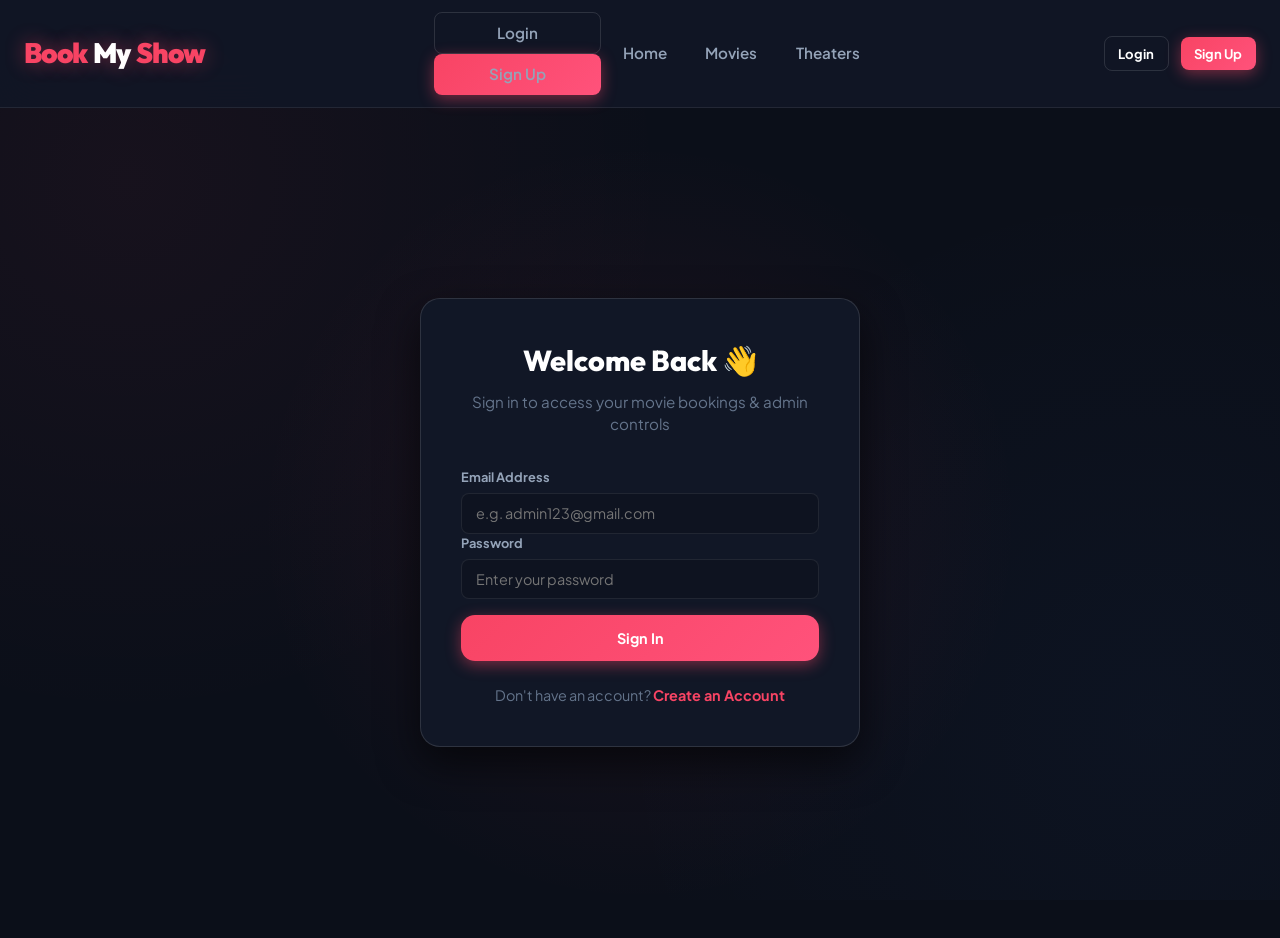
==== commit b50bdf50: "fix: booking page error" ====
--- a/pages/admin.html
+++ b/pages/admin.html
@@ -4,6 +4,7 @@
     <meta charset="UTF-8">
     <meta name="viewport" content="width=device-width, initial-scale=1.0">
     <title>Admin Dashboard - BookMyShow</title>
+        <link rel="stylesheet" href="https://cdnjs.cloudflare.com/ajax/libs/font-awesome/6.4.0/css/all.min.css" />
     <link rel="stylesheet" href="css/style.css">
 </head>
 <body>
@@ -27,30 +28,30 @@
         </div>
 
         <!-- STATS COUNTER GRID -->
-        <div class="admin-stats-grid">
+                <div class="admin-stats-grid">
             <div class="stat-card">
-                <div class="stat-icon">🌆</div>
+                <div class="stat-icon" aria-hidden="true"><i class="fa-solid fa-city"></i></div>
                 <div class="stat-info">
                     <div class="stat-value" id="stat-cities">0</div>
                     <div class="stat-label">Active Cities</div>
                 </div>
             </div>
             <div class="stat-card">
-                <div class="stat-icon">🎬</div>
+                <div class="stat-icon" aria-hidden="true"><i class="fa-solid fa-film"></i></div>
                 <div class="stat-info">
                     <div class="stat-value" id="stat-movies">0</div>
                     <div class="stat-label">Total Movies</div>
                 </div>
             </div>
             <div class="stat-card">
-                <div class="stat-icon">🏛️</div>
+                <div class="stat-icon" aria-hidden="true"><i class="fa-solid fa-building-columns"></i></div>
                 <div class="stat-info">
                     <div class="stat-value" id="stat-theaters">0</div>
                     <div class="stat-label">Multiplexes</div>
                 </div>
             </div>
             <div class="stat-card">
-                <div class="stat-icon">🍿</div>
+                <div class="stat-icon" aria-hidden="true"><i class="fa-solid fa-ticket"></i></div>
                 <div class="stat-info">
                     <div class="stat-value" id="stat-shows">0</div>
                     <div class="stat-label">Active Shows</div>
@@ -60,12 +61,12 @@
 
         <!-- TABS -->
         <div class="tabs">
-            <button class="tab active" onclick="switchTab('cities', this)">🌆 Cities</button>
-            <button class="tab" onclick="switchTab('movies', this)">🎬 Movies</button>
-            <button class="tab" onclick="switchTab('theaters', this)">🏛️ Theaters</button>
-            <button class="tab" onclick="switchTab('screens', this)">🖥️ Screens</button>
-            <button class="tab" onclick="switchTab('seats', this)">💺 Seats</button>
-            <button class="tab" onclick="switchTab('shows', this)">🍿 Shows</button>
+            <button class="tab active" onclick="switchTab('cities', this)"><i class="fa-solid fa-city"></i> Cities</button>
+            <button class="tab" onclick="switchTab('movies', this)"><i class="fa-solid fa-film"></i> Movies</button>
+            <button class="tab" onclick="switchTab('theaters', this)"><i class="fa-solid fa-building-columns"></i> Theaters</button>
+            <button class="tab" onclick="switchTab('screens', this)"><i class="fa-solid fa-desktop"></i> Screens</button>
+            <button class="tab" onclick="switchTab('seats', this)"><i class="fa-solid fa-couch"></i> Seats</button>
+            <button class="tab" onclick="switchTab('shows', this)"><i class="fa-solid fa-calendar-check"></i> Shows</button>
         </div>
 
         <!-- ===== CITIES TAB ===== -->
@@ -90,7 +91,7 @@
         <!-- ===== MOVIES TAB ===== -->
         <div id="tab-movies" class="tab-content" style="display:none;">
             <div class="form-card">
-                <h3 style="font-family:'Outfit',sans-serif; margin-bottom:1.25rem; color:var(--text-main);">Add New Movie</h3>
+                    <h3 id="movie-form-title" style="font-family:'Outfit',sans-serif; margin-bottom:1.25rem; color:var(--text-main);">Add New Movie</h3>
                 <div style="display:flex; gap:1rem; margin-bottom:1rem; flex-wrap:wrap; align-items:flex-end;">
                     <div class="form-group" style="flex:2;min-width:200px;margin:0;">
                         <label>Movie Title</label>
@@ -131,7 +132,8 @@
                         <input type="file" id="movie-poster-file" accept="image/*">
                     </div>
                 </div>
-                <button class="btn btn-primary" onclick="addMovie()">+ Save Movie</button>
+                <button id="movie-save-btn" class="btn btn-primary" onclick="addMovie()">+ Save Movie</button>
+                <button id="movie-cancel-btn" class="btn btn-outline" onclick="cancelMovieEdit()" style="display:none; margin-left:0.5rem;">Cancel Edit</button>
             </div>
             <div id="movies-table"></div>
         </div>
@@ -251,6 +253,14 @@
                 </div>
             </div>
             <div id="shows-table"></div>
+                </div>
+    </div>
+
+    <!-- GENERIC ADMIN MODAL -->
+    <div class="modal-overlay" id="admin-modal">
+        <div class="modal">
+            <button class="modal-close" onclick="closeModal('admin-modal')">&times;</button>
+            <div id="admin-modal-content"></div>
         </div>
     </div>
 
@@ -311,6 +321,8 @@
         }
 
         // ===== MOVIES =====
+        let editingMovieId = null;
+
         async function loadMovies() {
             try {
                 const movies = await MovieAPI.getAll();
@@ -322,7 +334,7 @@
                     <td>#${m.id}</td><td><strong>${m.title}</strong></td><td><span class="badge badge-genre">${m.genre || 'General'}</span></td>
                     <td><span class="badge badge-lang">${m.language || 'Multi'}</span></td><td>${m.durationMinutes ? m.durationMinutes + 'm' : 'N/A'}</td>
                     <td><span class="badge badge-rating">⭐ ${m.rating || 'N/A'}</span></td>
-                    <td><button class="btn btn-sm btn-danger" onclick="deleteMovie(${m.id})">Delete</button></td>
+                    <td><button class="btn btn-sm btn-outline" onclick="editMovie(${m.id})">Edit</button> <button class="btn btn-sm btn-danger" onclick="deleteMovie(${m.id})">Delete</button></td>
                 </tr>`);
                 html += '</tbody></table></div>';
                 document.getElementById('movies-table').innerHTML = movies.length ? html : '<div class="empty-state"><p>No movies added yet</p></div>';
@@ -364,13 +376,51 @@
             };
             if (!data.title) { showToast('Please enter movie title', 'error'); return; }
             try {
-                await MovieAPI.add(data);
-                showToast('Movie added successfully!', 'success');
-                ['movie-title','movie-genre','movie-language','movie-duration','movie-rating','movie-release','movie-desc','movie-poster']
-                    .forEach(id => document.getElementById(id).value = '');
-                document.getElementById('movie-poster-file').value = '';
+                if (editingMovieId) {
+                    await MovieAPI.update(editingMovieId, data);
+                    showToast('Movie updated successfully!', 'success');
+                    cancelMovieEdit();
+                } else {
+                    await MovieAPI.add(data);
+                    showToast('Movie added successfully!', 'success');
+                    resetMovieForm();
+                }
                 loadMovies();
             } catch (e) { showToast(e.message, 'error'); }
+        }
+
+        async function editMovie(id) {
+            try {
+                const movie = await MovieAPI.getById(id);
+                editingMovieId = movie.id;
+                document.getElementById('movie-title').value = movie.title || '';
+                document.getElementById('movie-genre').value = movie.genre || '';
+                document.getElementById('movie-language').value = movie.language || '';
+                document.getElementById('movie-duration').value = movie.durationMinutes || '';
+                document.getElementById('movie-rating').value = movie.rating || '';
+                document.getElementById('movie-release').value = movie.releaseDate || '';
+                document.getElementById('movie-desc').value = movie.description || '';
+                document.getElementById('movie-poster').value = movie.posterUrl || movie.posterURL || movie.poster || movie.imageUrl || '';
+                document.getElementById('movie-poster-file').value = '';
+                document.getElementById('movie-form-title').textContent = `Edit Movie #${movie.id}`;
+                document.getElementById('movie-save-btn').textContent = 'Update Movie';
+                document.getElementById('movie-cancel-btn').style.display = 'inline-flex';
+                document.getElementById('tab-movies').scrollIntoView({ behavior: 'smooth', block: 'start' });
+            } catch (e) { showToast(`Could not load movie: ${e.message}`, 'error'); }
+        }
+
+        function resetMovieForm() {
+            ['movie-title','movie-genre','movie-language','movie-duration','movie-rating','movie-release','movie-desc','movie-poster']
+                .forEach(id => document.getElementById(id).value = '');
+            document.getElementById('movie-poster-file').value = '';
+        }
+
+        function cancelMovieEdit() {
+            editingMovieId = null;
+            resetMovieForm();
+            document.getElementById('movie-form-title').textContent = 'Add New Movie';
+            document.getElementById('movie-save-btn').textContent = '+ Save Movie';
+            document.getElementById('movie-cancel-btn').style.display = 'none';
         }
 
         async function deleteMovie(id) {
@@ -566,6 +616,11 @@
         async function init() {
             await Promise.all([loadCities(), loadMovies(), loadTheaters(), loadScreens(), loadShows()]);
             await loadBookingsHistory();
+            const editMovieId = new URLSearchParams(window.location.search).get('editMovie');
+            if (editMovieId) {
+                switchTab('movies', document.querySelector('.tab[onclick*="movies"]'));
+                editMovie(editMovieId);
+            }
         }
 
         // ===== BOOKINGS HISTORY =====
@@ -720,7 +775,7 @@
             renderBookingsTable(filtered);
         }
 
-        function viewBookingDetails(bookingId) {
+                function viewBookingDetails(bookingId) {
             const booking = allBookings.find(b => b.id === bookingId);
             if (!booking) {
                 showToast('Booking not found', 'error');
@@ -736,49 +791,43 @@
             const bookingDate = new Date(booking.createdAt || booking.bookingDate);
             
             const details = `
-            <div style="text-align:left; padding:1rem; line-height:1.8;">
-                <h3 style="margin-bottom:1rem; color:var(--primary);">📋 Booking Details - #${booking.id}</h3>
+            <div style="text-align:left; line-height:1.6;">
+                <h3 style="margin-bottom:1.25rem; color:var(--primary); font-family:'Outfit', sans-serif;">📋 Booking Details - #${booking.id}</h3>
                 
-                <h4 style="color:var(--accent); margin-top:1.5rem;">👤 User Information</h4>
-                <p><strong>Name:</strong> ${user.name || 'N/A'}</p>
-                <p><strong>Email:</strong> ${user.email || 'N/A'}</p>
-                <p><strong>Phone:</strong> ${user.phone || 'N/A'}</p>
-
-                <h4 style="color:var(--accent); margin-top:1.5rem;"><span style="color:var(--primary);">▶</span> Movie Details</h4>
-                <p><strong>Title:</strong> ${movie.title || 'N/A'}</p>
-                <p><strong>Genre:</strong> ${movie.genre || 'N/A'} | <strong>Language:</strong> ${movie.language || 'N/A'}</p>
-                <p><strong>Rating:</strong> <span style="color:var(--primary);">★</span> ${movie.rating || 'N/A'}</p>
-
-                <h4 style="color:var(--accent); margin-top:1.5rem;"><span style="color:var(--primary);">●</span> Show Details</h4>
-                <p><strong>Theater:</strong> ${theater.name || 'N/A'}</p>
-                <p><strong>Screen:</strong> ${screen.name || 'N/A'}</p>
-                <p><strong>Date & Time:</strong> ${show.showDate || 'N/A'} ${show.startTime || 'N/A'}</p>
-
-                <h4 style="color:var(--accent); margin-top:1.5rem;"><span style="color:var(--primary);">◻</span> Booking Details</h4>
-                <p><strong>Seats:</strong> <span class="badge badge-info">${booking.seatNumbers || booking.seats || 'N/A'}</span></p>
-                <p><strong>Number of Tickets:</strong> ${booking.numberOfSeats || 'N/A'}</p>
-                <p><strong>Ticket Price (each):</strong> ₹${show.ticketPrice || 'N/A'}</p>
-                <p><strong>Total Price:</strong> <span style="color:var(--success); font-size:1.1rem; font-weight:bold;">₹${booking.totalPrice || 0}</span></p>
-
-                <h4 style="color:var(--accent); margin-top:1.5rem;">💳 Payment Information</h4>
-                <p><strong>Status:</strong> 
-                    ${status === 'CONFIRMED' 
-                        ? '<span style="color:var(--success);">✅ Confirmed (Paid)</span>'
-                        : status === 'CANCELLED'
-                        ? '<span style="color:var(--accent);">❌ Cancelled</span>'
-                        : '<span style="color:var(--warning);">⏳ Pending Payment</span>'
-                    }
-                </p>
-                <p><strong>Payment Method:</strong> ${booking.paymentMethod || 'N/A'}</p>
-                <p><strong>Transaction ID:</strong> ${booking.transactionId || 'N/A'}</p>
-
-                <h4 style="color:var(--accent); margin-top:1.5rem;"><span style="color:var(--primary);">■</span> Booking Timeline</h4>
-                <p><strong>Booked On:</strong> ${bookingDate.toLocaleString()}</p>
-                <p><strong>Last Updated:</strong> ${booking.updatedAt ? new Date(booking.updatedAt).toLocaleString() : 'N/A'}</p>
+                <div style="display:grid; grid-template-columns: repeat(auto-fit, minmax(200px, 1fr)); gap:1.5rem;">
+                    <div>
+                        <h4 style="color:var(--accent); margin-bottom:0.5rem; font-size:0.9rem; text-transform:uppercase;">👤 User Information</h4>
+                        <p><strong>Name:</strong> ${user.name || 'N/A'}</p>
+                        <p><strong>Email:</strong> ${user.email || 'N/A'}</p>
+                        <p><strong>Phone:</strong> ${user.phone || 'N/A'}</p>
+                    </div>
+
+                    <div>
+                        <h4 style="color:var(--accent); margin-bottom:0.5rem; font-size:0.9rem; text-transform:uppercase;">🎬 Movie Details</h4>
+                        <p><strong>Title:</strong> ${movie.title || 'N/A'}</p>
+                        <p><strong>Genre:</strong> ${movie.genre || 'N/A'}</p>
+                        <p><strong>Language:</strong> ${movie.language || 'N/A'}</p>
+                    </div>
+
+                    <div>
+                        <h4 style="color:var(--accent); margin-bottom:0.5rem; font-size:0.9rem; text-transform:uppercase;">🏛️ Show Details</h4>
+                        <p><strong>Theater:</strong> ${theater.name || 'N/A'}</p>
+                        <p><strong>Screen:</strong> ${screen.name || 'N/A'}</p>
+                        <p><strong>Timing:</strong> ${show.showDate || ''} ${show.startTime || ''}</p>
+                    </div>
+
+                    <div>
+                        <h4 style="color:var(--accent); margin-bottom:0.5rem; font-size:0.9rem; text-transform:uppercase;">💳 Payment & Seats</h4>
+                        <p><strong>Seats:</strong> <span class="badge badge-info">${booking.seatNumbers || booking.seats || 'N/A'}</span></p>
+                        <p><strong>Total Price:</strong> <strong style="color:var(--success);">₹${booking.totalPrice || 0}</strong></p>
+                        <p><strong>Status:</strong> ${status}</p>
+                    </div>
+                </div>
             </div>
             `;
 
-            alert(details);
+            document.getElementById('admin-modal-content').innerHTML = details;
+            openModal('admin-modal');
         }
 
         async function cancelBooking(bookingId) {
--- a/pages/css/style.css
+++ b/pages/css/style.css
@@ -160,7 +160,7 @@
 }
 
 .grid-4 {
-    grid-template-columns: repeat(auto-fill, minmax(230px, 1fr));
+    grid-template-columns: repeat(auto-fill, minmax(250px, 1fr));
 }
 
 .grid-3 {
@@ -404,16 +404,18 @@
     justify-content: center;
     background: radial-gradient(ellipse at 50% 30%, rgba(248, 68, 100, 0.15) 0%, rgba(11, 15, 25, 0.95) 75%);
     border-bottom: 1px solid var(--border-subtle);
+    cursor: pointer;
 }
 
 .hero-slideshow {
     position: absolute;
     inset: 0;
     z-index: 1;
-    opacity: 0.25;
+    opacity: 0.62;
     background-size: cover;
     background-position: center;
-    filter: blur(10px) brightness(0.6);
+    filter: blur(2px) brightness(0.82);
+    transform: none;
     transition: background-image 1s ease-in-out;
 }
 
@@ -422,7 +424,7 @@
     position: absolute;
     inset: 0;
     z-index: 2;
-    background: linear-gradient(180deg, rgba(11, 15, 25, 0.2) 0%, rgba(11, 15, 25, 0.95) 100%);
+    background: linear-gradient(180deg, rgba(11, 15, 25, 0.08) 0%, rgba(11, 15, 25, 0.78) 100%);
 }
 
 .hero-content {
@@ -1005,7 +1007,23 @@
     gap: 1rem;
 }
 
-.stat-icon { font-size: 2rem; }
+.stat-icon {
+    color: var(--primary);
+    display: inline-flex;
+    align-items: center;
+    justify-content: center;
+    font-size: 2rem;
+}
+
+.stat-icon svg {
+    width: 2rem;
+    height: 2rem;
+    fill: none;
+    stroke: currentColor;
+    stroke-linecap: round;
+    stroke-linejoin: round;
+    stroke-width: 1.8;
+}
 .stat-value { font-family: 'Outfit', sans-serif; font-size: 1.7rem; font-weight: 800; color: #fff; }
 .stat-label { font-size: 0.8rem; color: var(--text-muted); font-weight: 600; }
 
@@ -1045,6 +1063,71 @@
     border-radius: var(--radius-lg);
     padding: 1.5rem;
     margin-bottom: 1.75rem;
+}
+
+.movie-filter-search {
+    display: flex;
+    align-items: center;
+    gap: 0.65rem;
+    background: var(--bg-input);
+    border: 1.5px solid var(--border-subtle);
+    border-radius: var(--radius-sm);
+    padding: 0.65rem 0.85rem;
+}
+
+.movie-filter-search:focus-within {
+    border-color: var(--primary);
+    background: var(--bg-surface);
+}
+
+.filter-search-icon {
+    width: 1.15rem;
+    height: 1.15rem;
+    flex: 0 0 auto;
+    fill: none;
+    stroke: var(--primary);
+    stroke-linecap: round;
+    stroke-linejoin: round;
+    stroke-width: 2;
+}
+
+.movie-filter-search input {
+    width: 100%;
+    min-width: 0;
+    background: transparent;
+    border: 0;
+    outline: 0;
+    color: #ffffff;
+    font-size: 0.9rem;
+}
+
+.movie-filter-search input::placeholder {
+    color: #ffffff;
+    opacity: 0.9;
+}
+
+#genre-filter,
+#lang-filter {
+    width: 100%;
+    background: var(--bg-input);
+    border: 1.5px solid var(--border-subtle);
+    border-radius: var(--radius-sm);
+    padding: 0.65rem 0.85rem;
+    color: #ffffff;
+    font-size: 0.9rem;
+    outline: none;
+}
+
+#genre-filter:focus,
+#lang-filter:focus {
+    border-color: var(--primary);
+    background: var(--bg-surface);
+}
+
+#genre-filter option,
+#lang-filter option {
+    background: var(--bg-surface);
+    color: #ffffff;
 }
 
 .form-group {
@@ -1159,6 +1242,60 @@
     to { opacity: 1; transform: translateX(0); }
 }
 
+/* ===== AUTH PAGES ===== */
+.auth-wrapper {
+    display: flex;
+    align-items: center;
+    justify-content: center;
+    min-height: calc(100vh - 70px);
+    padding: 2rem 1rem;
+    background: radial-gradient(circle at 50% 50%, rgba(248, 68, 100, 0.08) 0%, transparent 50%);
+}
+
+.auth-card {
+    background: var(--bg-surface);
+    border: 1px solid var(--border-card);
+    border-radius: var(--radius-lg);
+    padding: 2.5rem;
+    width: 100%;
+    max-width: 440px;
+    box-shadow: var(--shadow-lg);
+    animation: slideUp 0.4s var(--ease-smooth);
+}
+
+.auth-header {
+    text-align: center;
+    margin-bottom: 2rem;
+}
+
+.auth-header h2 {
+    font-family: 'Outfit', sans-serif;
+    font-size: 1.8rem;
+    font-weight: 800;
+    margin-bottom: 0.5rem;
+}
+
+.auth-header p {
+    color: var(--text-muted);
+    font-size: 0.95rem;
+}
+
+.auth-footer {
+    text-align: center;
+    margin-top: 1.5rem;
+    font-size: 0.9rem;
+    color: var(--text-muted);
+}
+
+.auth-footer a {
+    color: var(--primary);
+    font-weight: 700;
+}
+
+.auth-footer a:hover {
+    text-decoration: underline;
+}
+
 /* ===== ADVANCED MOBILE RESPONSIVE MEDIA QUERIES ===== */
 @media (max-width: 1024px) {
     .hero h1 { font-size: 2.4rem; }
@@ -1166,40 +1303,62 @@
 }
 
 @media (max-width: 768px) {
-    .navbar { padding: 0.65rem 1rem; }
+    .navbar {
+        padding: 0.65rem 1rem;
+    }
+
+    .navbar .logo {
+        font-size: 1.5rem;
+    }
+
+    .nav-user {
+        display: none; /* Hide in mobile navbar, show in mobile menu */
+    }
+
     .nav-toggle { display: flex; }
     
     .nav-links {
         display: none;
         width: 100%;
-        position: absolute;
-        top: 100%;
+        position: fixed;
+        top: 68px;
         left: 0;
         right: 0;
-        background: var(--bg-glass-strong);
-        backdrop-filter: blur(24px);
-        -webkit-backdrop-filter: blur(24px);
-        border-bottom: 1px solid var(--border-card);
-        padding: 1rem 1.25rem;
+        bottom: 0;
+        background: var(--bg-dark);
+        padding: 1.5rem;
         flex-direction: column;
         align-items: stretch;
-        gap: 0.5rem;
-        box-shadow: 0 20px 40px rgba(0, 0, 0, 0.8);
+        gap: 0.75rem;
+        z-index: 1001;
+        overflow-y: auto;
     }
     
-    .nav-links.open { display: flex; animation: slideUp 0.25s var(--ease-smooth); }
+    .nav-links.open { display: flex; animation: fadeIn 0.3s ease; }
+
+    .nav-links .mobile-user-section {
+        margin-bottom: 1rem;
+        padding-bottom: 1rem;
+        border-bottom: 1px solid var(--border-subtle);
+    }
+
+    .nav-links .btn {
+        width: 100%;
+        justify-content: center;
+        margin-top: 0.5rem;
+    }
     
-    .hero { padding: 2.5rem 1rem; min-height: 320px; }
-    .hero h1 { font-size: 2rem; }
-    .hero p { font-size: 0.95rem; }
+    .hero { padding: 3rem 1rem; min-height: 300px; }
+    .hero h1 { font-size: 2.2rem; }
     
     .movie-detail-content {
         grid-template-columns: 1fr;
         text-align: center;
+        gap: 1.5rem;
     }
     
     .movie-poster-large {
-        max-width: 210px;
+        max-width: 240px;
         margin: 0 auto;
     }
     
@@ -1209,47 +1368,23 @@
 
     .modal {
         padding: 1.25rem;
-        width: 96%;
+        width: 95%;
+        margin: 1rem;
     }
 }
 
 @media (max-width: 540px) {
-    .container { padding: 1.25rem 0.75rem; }
-    .hero h1 { font-size: 1.7rem; }
-    
     .grid-4 {
-        grid-template-columns: repeat(2, 1fr);
-        gap: 0.75rem;
+        grid-template-columns: 1fr;
     }
     
-    .card-body { padding: 0.75rem 0.65rem 0.4rem; }
-    .card-body h3 { font-size: 0.92rem; }
-    .card-body p { font-size: 0.76rem; display: -webkit-box; -webkit-line-clamp: 1; }
-    .card-footer { padding: 0.55rem 0.65rem 0.65rem; }
-    .btn { padding: 0.5rem 0.9rem; font-size: 0.8rem; }
-
-    .seat {
-        min-width: 28px;
-        height: 28px;
-        font-size: 0.68rem;
-    }
-
-    .search-bar {
-        padding: 0.35rem 0.35rem 0.35rem 0.85rem;
-    }
-
-    .search-bar input {
-        font-size: 0.88rem;
-    }
-
-    .toast-container {
-        left: 1rem;
-        right: 1rem;
-        bottom: 1rem;
-    }
-
-    .toast {
-        max-width: 100%;
+    .hero h1 { font-size: 1.8rem; }
+    .search-bar { flex-direction: column; border-radius: var(--radius-md); padding: 0.75rem; gap: 0.75rem; }
+    .search-bar input { width: 100%; padding: 0.5rem 0; }
+    .search-bar .btn { width: 100%; border-radius: var(--radius-md); }
+
+    .auth-card {
+        padding: 1.5rem;
     }
 }
 
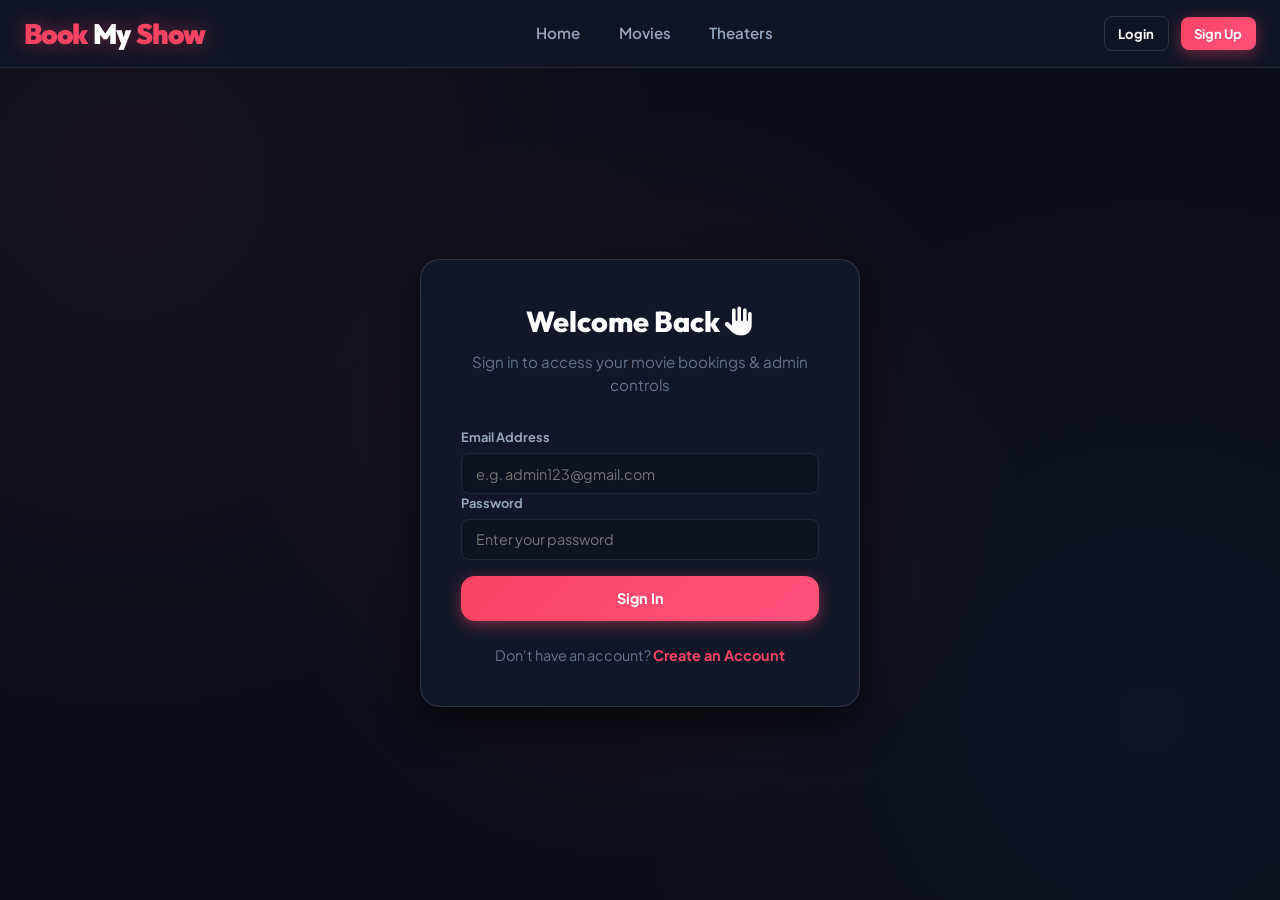
==== commit 97dbce8a: "fffff" ====
--- a/pages/admin.html
+++ b/pages/admin.html
@@ -12,7 +12,7 @@
     <!-- NAVBAR -->
     <nav class="navbar">
         <a href="../index.html" class="logo">Book<span>My</span>Show</a>
-        <button class="nav-toggle" id="nav-toggle" onclick="toggleNav()" aria-label="Toggle menu"><span class="hamburger"></span></button>
+        <button class="nav-toggle" id="nav-toggle" onclick="toggleNav(event)" aria-label="Toggle menu"><span class="hamburger"></span></button>
         <div class="nav-links">
             <a href="../index.html">Home</a>
             <a href="movies.html">Movies</a>
@@ -67,6 +67,7 @@
             <button class="tab" onclick="switchTab('screens', this)"><i class="fa-solid fa-desktop"></i> Screens</button>
             <button class="tab" onclick="switchTab('seats', this)"><i class="fa-solid fa-couch"></i> Seats</button>
             <button class="tab" onclick="switchTab('shows', this)"><i class="fa-solid fa-calendar-check"></i> Shows</button>
+            <button class="tab" onclick="switchTab('bookings', this)"><i class="fa-solid fa-receipt"></i> Bookings</button>
         </div>
 
         <!-- ===== CITIES TAB ===== -->
@@ -110,7 +111,7 @@
                         <input type="number" id="movie-duration" placeholder="148">
                     </div>
                     <div class="form-group" style="flex:1;min-width:100px;margin:0;">
-                        <label>Rating ⭐</label>
+                        <label>Rating <i class="fa-solid fa-star" style="color:var(--accent);"></i></label>
                         <input type="number" step="0.1" id="movie-rating" placeholder="8.8">
                     </div>
                     <div class="form-group" style="flex:1;min-width:140px;margin:0;">
@@ -215,7 +216,7 @@
                     </div>
                     <button class="btn btn-primary" onclick="addSeats()">+ Add Seats</button>
                 </div>
-                <p style="color:var(--text-muted); font-size:0.82rem; margin-top:0.75rem;">💡 Auto-generates seat numbers e.g. A1 to A10 for the specified screen.</p>
+                <p style="color:var(--text-muted); font-size:0.82rem; margin-top:0.75rem;"><i class="fa-solid fa-lightbulb" style="color:var(--accent);"></i> Auto-generates seat numbers e.g. A1 to A10 for the specified screen.</p>
             </div>
             <div id="seats-table"></div>
         </div>
@@ -254,6 +255,70 @@
             </div>
             <div id="shows-table"></div>
                 </div>
+
+        <!-- ===== BOOKINGS TAB ===== -->
+        <div id="tab-bookings" class="tab-content" style="display:none;">
+            <div class="admin-stats-grid">
+                <div class="stat-card">
+                    <div class="stat-icon" aria-hidden="true"><i class="fa-solid fa-receipt"></i></div>
+                    <div class="stat-info">
+                        <div class="stat-value" id="total-bookings">0</div>
+                        <div class="stat-label">Total Bookings</div>
+                    </div>
+                </div>
+                <div class="stat-card">
+                    <div class="stat-icon" aria-hidden="true"><i class="fa-solid fa-calendar-day"></i></div>
+                    <div class="stat-info">
+                        <div class="stat-value" id="today-bookings">0</div>
+                        <div class="stat-label">Booked Today</div>
+                    </div>
+                </div>
+                <div class="stat-card">
+                    <div class="stat-icon" aria-hidden="true"><i class="fa-solid fa-circle-check"></i></div>
+                    <div class="stat-info">
+                        <div class="stat-value" id="confirmed-bookings">0</div>
+                        <div class="stat-label">Confirmed</div>
+                    </div>
+                </div>
+                <div class="stat-card">
+                    <div class="stat-icon" aria-hidden="true"><i class="fa-solid fa-hourglass-half"></i></div>
+                    <div class="stat-info">
+                        <div class="stat-value" id="pending-bookings">0</div>
+                        <div class="stat-label">Pending</div>
+                    </div>
+                </div>
+            </div>
+
+            <div class="form-card" style="margin-bottom:1.25rem;">
+                <h3 style="font-family:'Outfit',sans-serif; margin-bottom:1rem; color:var(--text-main);">Booking History</h3>
+                <div style="display:flex; gap:1rem; flex-wrap:wrap; align-items:flex-end;">
+                    <div class="form-group" style="flex:2;min-width:220px;margin:0;">
+                        <label>Search User</label>
+                        <input type="search" id="booking-user-search" placeholder="Name or email" oninput="searchBookingsByUser()">
+                    </div>
+                    <div class="form-group" style="flex:1;min-width:160px;margin:0;">
+                        <label>Status</label>
+                        <select id="booking-status-filter" onchange="loadBookingsHistory()">
+                            <option value="">All Statuses</option>
+                            <option value="CONFIRMED">Confirmed</option>
+                            <option value="PENDING">Pending</option>
+                            <option value="CANCELLED">Cancelled</option>
+                        </select>
+                    </div>
+                    <div class="form-group" style="flex:1;min-width:160px;margin:0;">
+                        <label>Date Range</label>
+                        <select id="booking-date-filter" onchange="loadBookingsHistory()">
+                            <option value="">All Dates</option>
+                            <option value="today">Today</option>
+                            <option value="week">Last 7 Days</option>
+                            <option value="month">Last 30 Days</option>
+                        </select>
+                    </div>
+                </div>
+            </div>
+
+            <div class="table-responsive" id="bookings-table"></div>
+        </div>
     </div>
 
     <!-- GENERIC ADMIN MODAL -->
@@ -333,7 +398,7 @@
                 movies.forEach(m => html += `<tr>
                     <td>#${m.id}</td><td><strong>${m.title}</strong></td><td><span class="badge badge-genre">${m.genre || 'General'}</span></td>
                     <td><span class="badge badge-lang">${m.language || 'Multi'}</span></td><td>${m.durationMinutes ? m.durationMinutes + 'm' : 'N/A'}</td>
-                    <td><span class="badge badge-rating">⭐ ${m.rating || 'N/A'}</span></td>
+                    <td><span class="badge badge-rating"><i class="fa-solid fa-star" style="color:var(--accent);"></i> ${m.rating || 'N/A'}</span></td>
                     <td><button class="btn btn-sm btn-outline" onclick="editMovie(${m.id})">Edit</button> <button class="btn btn-sm btn-danger" onclick="deleteMovie(${m.id})">Delete</button></td>
                 </tr>`);
                 html += '</tbody></table></div>';
@@ -654,7 +719,7 @@
                 
                 const statusFilter = document.getElementById('booking-status-filter')?.value;
                 if (statusFilter) {
-                    filteredBookings = filteredBookings.filter(b => b.paymentStatus === statusFilter);
+                    filteredBookings = filteredBookings.filter(b => (b.paymentStatus || b.status) === statusFilter);
                 }
 
                 const dateFilter = document.getElementById('booking-date-filter')?.value;
@@ -683,21 +748,39 @@
         function updateBookingStats(bookings) {
             const today = new Date().toDateString();
             const totalBookings = bookings.length;
-            const todayBookings = bookings.filter(b => new Date(b.createdAt || b.bookingDate).toDateString() === today).length;
-            const confirmedBookings = bookings.filter(b => b.paymentStatus === 'CONFIRMED').length;
-            const pendingBookings = bookings.filter(b => b.paymentStatus === 'PENDING').length;
-
-            document.getElementById('total-bookings').textContent = totalBookings;
-            document.getElementById('today-bookings').textContent = todayBookings;
-            document.getElementById('confirmed-bookings').textContent = confirmedBookings;
-            document.getElementById('pending-bookings').textContent = pendingBookings;
+            const todayBookings = bookings.filter(b => {
+                const date = new Date(b.createdAt || b.bookingDate || b.bookedAt || 0);
+                return !isNaN(date) && date.toDateString() === today;
+            }).length;
+            const confirmedBookings = bookings.filter(b => (b.paymentStatus || b.status) === 'CONFIRMED').length;
+            const pendingBookings = bookings.filter(b => (b.paymentStatus || b.status || 'PENDING') === 'PENDING').length;
+
+            const stats = {
+                'total-bookings': totalBookings,
+                'today-bookings': todayBookings,
+                'confirmed-bookings': confirmedBookings,
+                'pending-bookings': pendingBookings
+            };
+            Object.entries(stats).forEach(([id, value]) => {
+                const el = document.getElementById(id);
+                if (el) el.textContent = value;
+            });
+        }
+
+        function formatBookingSeats(seats) {
+            if (!seats) return 'N/A';
+            if (Array.isArray(seats)) {
+                return seats.map(seat => seat.seatNumber || seat.seat || `${seat.row || ''}${seat.col || ''}`).filter(Boolean).join(', ') || 'N/A';
+            }
+            return seats;
         }
 
         function renderBookingsTable(bookings) {
             const container = document.getElementById('bookings-table');
+            if (!container) return;
             
             if (bookings.length === 0) {
-                container.innerHTML = '<div class="empty-state"><p>📭 No bookings found</p></div>';
+                container.innerHTML = '<div class="empty-state"><p><i class="fa-solid fa-inbox"></i> No bookings found</p></div>';
                 return;
             }
 
@@ -705,13 +788,13 @@
                 <thead>
                     <tr>
                         <th>Booking ID</th>
-                        <th>👤 User</th>
+                        <th><i class="fa-solid fa-user"></i> User</th>
                         <th><span style="color:var(--primary);">▶</span> Movie</th>
                         <th><span style="color:var(--primary);">●</span> Theater</th>
                         <th><span style="color:var(--primary);">■</span> Show Date</th>
                         <th><span style="color:var(--primary);">◻</span> Seats</th>
-                        <th>💰 Total Price</th>
-                        <th>💳 Payment Status</th>
+                        <th><i class="fa-solid fa-sack-dollar"></i> Total Price</th>
+                        <th><i class="fa-solid fa-credit-card"></i> Payment Status</th>
                         <th><span style="color:var(--primary);">■</span> Booked On</th>
                         <th>Actions</th>
                     </tr>
@@ -723,14 +806,14 @@
                 const show = booking.show || {};
                 const movie = show.movie || {};
                 const theater = show.screen?.theater || {};
-                const seats = booking.seatNumbers || booking.seats || 'N/A';
+                const seats = formatBookingSeats(booking.seatNumbers || booking.seats);
                 const bookingDate = new Date(booking.createdAt || booking.bookingDate);
-                const status = booking.paymentStatus || 'PENDING';
+                const status = booking.paymentStatus || booking.status || 'PENDING';
                 const statusBadge = status === 'CONFIRMED' 
-                    ? '<span class="badge badge-success">✅ Confirmed</span>'
+                    ? '<span class="badge badge-success"><i class="fa-solid fa-circle-check"></i> Confirmed</span>'
                     : status === 'CANCELLED'
-                    ? '<span class="badge badge-danger">❌ Cancelled</span>'
-                    : '<span class="badge badge-warning">⏳ Pending</span>';
+                    ? '<span class="badge badge-danger"><i class="fa-solid fa-circle-xmark"></i> Cancelled</span>'
+                    : '<span class="badge badge-warning"><i class="fa-solid fa-hourglass-half"></i> Pending</span>';
 
                 html += `<tr>
                     <td><strong>#${booking.id}</strong></td>
@@ -789,36 +872,37 @@
             const screen = show.screen || {};
             const status = booking.paymentStatus || 'PENDING';
             const bookingDate = new Date(booking.createdAt || booking.bookingDate);
+            const seats = formatBookingSeats(booking.seatNumbers || booking.seats);
             
             const details = `
             <div style="text-align:left; line-height:1.6;">
-                <h3 style="margin-bottom:1.25rem; color:var(--primary); font-family:'Outfit', sans-serif;">📋 Booking Details - #${booking.id}</h3>
+                <h3 style="margin-bottom:1.25rem; color:var(--primary); font-family:'Outfit', sans-serif;"><i class="fa-solid fa-clipboard-list"></i> Booking Details - #${booking.id}</h3>
                 
                 <div style="display:grid; grid-template-columns: repeat(auto-fit, minmax(200px, 1fr)); gap:1.5rem;">
                     <div>
-                        <h4 style="color:var(--accent); margin-bottom:0.5rem; font-size:0.9rem; text-transform:uppercase;">👤 User Information</h4>
+                        <h4 style="color:var(--accent); margin-bottom:0.5rem; font-size:0.9rem; text-transform:uppercase;"><i class="fa-solid fa-user"></i> User Information</h4>
                         <p><strong>Name:</strong> ${user.name || 'N/A'}</p>
                         <p><strong>Email:</strong> ${user.email || 'N/A'}</p>
                         <p><strong>Phone:</strong> ${user.phone || 'N/A'}</p>
                     </div>
 
                     <div>
-                        <h4 style="color:var(--accent); margin-bottom:0.5rem; font-size:0.9rem; text-transform:uppercase;">🎬 Movie Details</h4>
+                        <h4 style="color:var(--accent); margin-bottom:0.5rem; font-size:0.9rem; text-transform:uppercase;"><i class="fa-solid fa-clapperboard"></i> Movie Details</h4>
                         <p><strong>Title:</strong> ${movie.title || 'N/A'}</p>
                         <p><strong>Genre:</strong> ${movie.genre || 'N/A'}</p>
                         <p><strong>Language:</strong> ${movie.language || 'N/A'}</p>
                     </div>
 
                     <div>
-                        <h4 style="color:var(--accent); margin-bottom:0.5rem; font-size:0.9rem; text-transform:uppercase;">🏛️ Show Details</h4>
+                        <h4 style="color:var(--accent); margin-bottom:0.5rem; font-size:0.9rem; text-transform:uppercase;"><i class="fa-solid fa-building-columns"></i> Show Details</h4>
                         <p><strong>Theater:</strong> ${theater.name || 'N/A'}</p>
                         <p><strong>Screen:</strong> ${screen.name || 'N/A'}</p>
                         <p><strong>Timing:</strong> ${show.showDate || ''} ${show.startTime || ''}</p>
                     </div>
 
                     <div>
-                        <h4 style="color:var(--accent); margin-bottom:0.5rem; font-size:0.9rem; text-transform:uppercase;">💳 Payment & Seats</h4>
-                        <p><strong>Seats:</strong> <span class="badge badge-info">${booking.seatNumbers || booking.seats || 'N/A'}</span></p>
+                        <h4 style="color:var(--accent); margin-bottom:0.5rem; font-size:0.9rem; text-transform:uppercase;"><i class="fa-solid fa-credit-card"></i> Payment & Seats</h4>
+                        <p><strong>Seats:</strong> <span class="badge badge-info">${seats}</span></p>
                         <p><strong>Total Price:</strong> <strong style="color:var(--success);">₹${booking.totalPrice || 0}</strong></p>
                         <p><strong>Status:</strong> ${status}</p>
                     </div>
--- a/pages/css/style.css
+++ b/pages/css/style.css
@@ -180,7 +180,7 @@
     min-height: 68px;
     position: sticky;
     top: 0;
-    z-index: 1000;
+    z-index: 10000;
     border-bottom: 1px solid var(--border-subtle);
 }
 
@@ -229,6 +229,10 @@
     display: flex;
     align-items: center;
     gap: 0.75rem;
+}
+
+.mobile-user-section {
+    display: none;
 }
 
 .user-badge {
@@ -264,6 +268,8 @@
     align-items: center;
     justify-content: center;
     color: var(--text-main);
+    position: relative;
+    z-index: 10002;
 }
 
 .nav-toggle .hamburger {
@@ -285,6 +291,20 @@
 }
 .nav-toggle .hamburger::before { top: -6px; }
 .nav-toggle .hamburger::after { top: 6px; }
+
+.nav-toggle.open .hamburger {
+    background: transparent;
+}
+
+.nav-toggle.open .hamburger::before {
+    top: 0;
+    transform: rotate(45deg);
+}
+
+.nav-toggle.open .hamburger::after {
+    top: 0;
+    transform: rotate(-45deg);
+}
 
 /* ===== BUTTONS ===== */
 .btn {
@@ -338,6 +358,12 @@
     color: #ffffff;
 }
 
+.btn-info {
+    background: rgba(59, 130, 246, 0.16);
+    color: #60a5fa;
+    border: 1px solid rgba(59, 130, 246, 0.3);
+}
+
 .btn-sm {
     padding: 0.4rem 0.85rem;
     font-size: 0.82rem;
@@ -632,6 +658,30 @@
     color: var(--accent);
     border: 1px solid rgba(255, 184, 0, 0.3);
     font-weight: 800;
+}
+
+.badge-success {
+    background: rgba(46, 204, 113, 0.15);
+    color: var(--success);
+    border: 1px solid rgba(46, 204, 113, 0.3);
+}
+
+.badge-warning {
+    background: rgba(255, 184, 0, 0.15);
+    color: var(--accent);
+    border: 1px solid rgba(255, 184, 0, 0.3);
+}
+
+.badge-danger {
+    background: rgba(239, 68, 68, 0.15);
+    color: var(--danger);
+    border: 1px solid rgba(239, 68, 68, 0.3);
+}
+
+.badge-info {
+    background: rgba(59, 130, 246, 0.15);
+    color: #60a5fa;
+    border: 1px solid rgba(59, 130, 246, 0.25);
 }
 
 .card-footer {
@@ -1304,7 +1354,7 @@
 
 @media (max-width: 768px) {
     .navbar {
-        padding: 0.65rem 1rem;
+        padding: 0.65rem 1rem; /* FIX: backdrop-filter navbar ke fixed children ke liye containing block banata hai jisse mobile menu movie ke piche chala jata tha - isliye mobile par disable */ backdrop-filter: none; -webkit-backdrop-filter: none; background: var(--bg-main);
     }
 
     .navbar .logo {
@@ -1325,20 +1375,49 @@
         left: 0;
         right: 0;
         bottom: 0;
-        background: var(--bg-dark);
+        background: #080d16;
+        background-image: none;
         padding: 1.5rem;
         flex-direction: column;
         align-items: stretch;
         gap: 0.75rem;
-        z-index: 1001;
+        z-index: 10001;
         overflow-y: auto;
+        box-shadow: 0 20px 50px rgba(0, 0, 0, 0.85);
+        border-top: 1px solid var(--border-subtle);
     }
     
-    .nav-links.open { display: flex; animation: fadeIn 0.3s ease; }
+    .nav-links.open {
+        display: flex;
+        animation: fadeIn 0.3s ease;
+    }
+
+    .nav-links a {
+        width: 100%;
+        color: #ffffff;
+        background: #121a2b;
+        border: 1px solid rgba(255, 255, 255, 0.12);
+        border-radius: var(--radius-sm);
+        padding: 0.85rem 1rem;
+        font-size: 1rem;
+        font-weight: 800;
+        box-shadow: 0 8px 20px rgba(0, 0, 0, 0.25);
+    }
+
+    .nav-links a:hover,
+    .nav-links a.active {
+        color: #ffffff;
+        background: var(--primary);
+        border-color: var(--primary);
+    }
 
     .nav-links .mobile-user-section {
+        display: block;
         margin-bottom: 1rem;
+        margin-top: 0.5rem;
+        padding-top: 1rem;
         padding-bottom: 1rem;
+        border-top: 1px solid var(--border-subtle);
         border-bottom: 1px solid var(--border-subtle);
     }
 
@@ -1346,6 +1425,16 @@
         width: 100%;
         justify-content: center;
         margin-top: 0.5rem;
+        color: #ffffff !important;
+        background: #1f2a44;
+        border-color: rgba(255, 255, 255, 0.16) !important;
+        box-shadow: 0 8px 20px rgba(0, 0, 0, 0.28);
+    }
+
+    .nav-links .btn-primary,
+    .nav-links .mobile-user-section .btn-primary {
+        background: var(--primary);
+        border-color: var(--primary) !important;
     }
     
     .hero { padding: 3rem 1rem; min-height: 300px; }
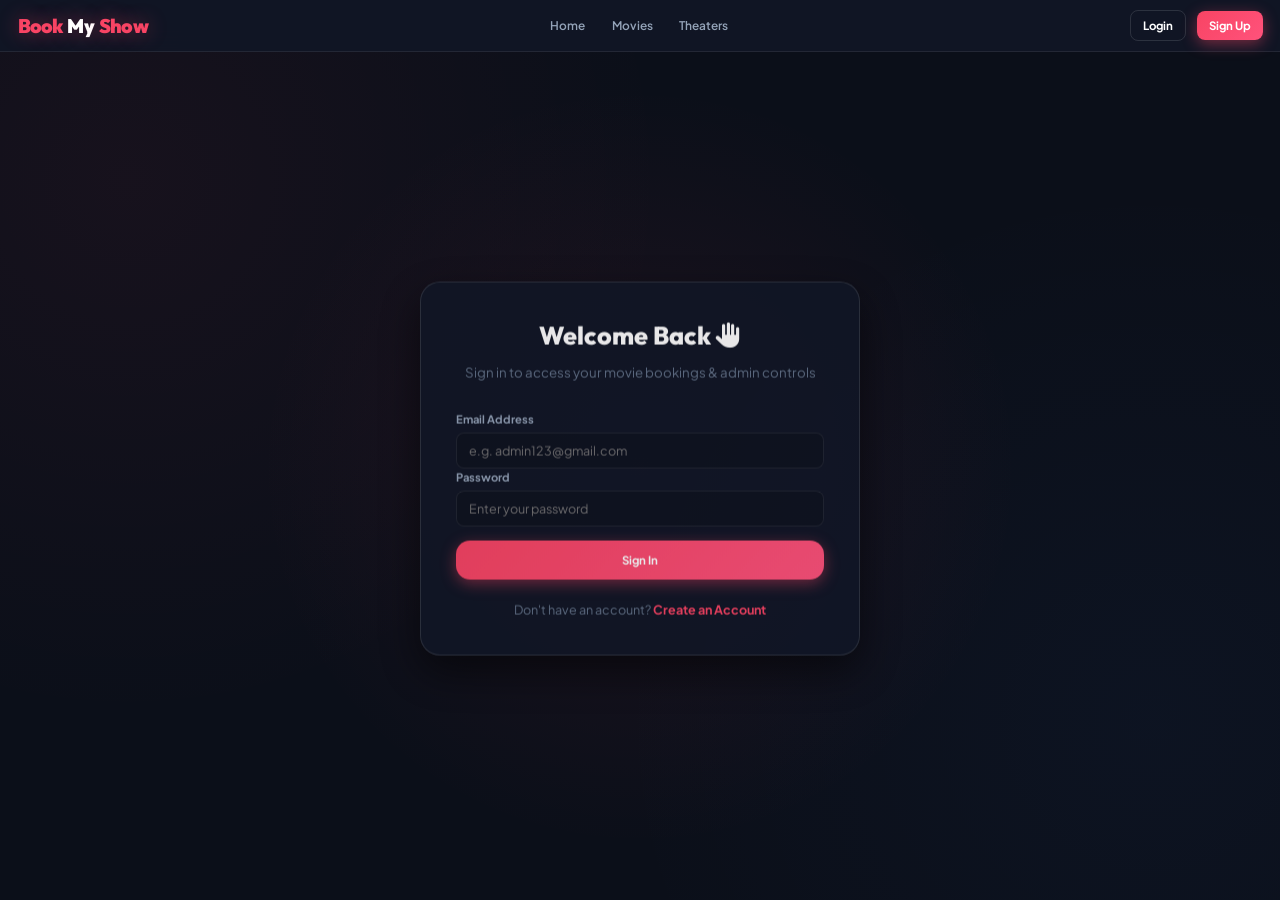
==== commit 8e4847bc: "push" ====
--- a/pages/admin.html
+++ b/pages/admin.html
@@ -4,7 +4,7 @@
     <meta charset="UTF-8">
     <meta name="viewport" content="width=device-width, initial-scale=1.0">
     <title>Admin Dashboard - BookMyShow</title>
-        <link rel="stylesheet" href="https://cdnjs.cloudflare.com/ajax/libs/font-awesome/6.4.0/css/all.min.css" />
+        <link href="https://fonts.googleapis.com/icon?family=Material+Icons" rel="stylesheet">
     <link rel="stylesheet" href="css/style.css">
 </head>
 <body>
--- a/pages/css/style.css
+++ b/pages/css/style.css
@@ -73,6 +73,7 @@
 
 html {
     scroll-behavior: smooth;
+    font-size: 14px;
 }
 
 body {
@@ -134,7 +135,7 @@
 
 .section-title {
     font-family: 'Outfit', sans-serif;
-    font-size: 1.8rem;
+    font-size: 1.5rem;
     font-weight: 800;
     color: var(--text-main);
     letter-spacing: -0.5px;
@@ -172,12 +173,12 @@
     background: var(--bg-glass);
     backdrop-filter: blur(20px);
     -webkit-backdrop-filter: blur(20px);
-    padding: 0.75rem 1.5rem;
+    padding: 0.5rem 1.25rem;
     display: flex;
     align-items: center;
     justify-content: space-between;
     gap: 1rem;
-    min-height: 68px;
+    min-height: 52px;
     position: sticky;
     top: 0;
     z-index: 10000;
@@ -186,7 +187,7 @@
 
 .navbar .logo {
     font-family: 'Outfit', sans-serif;
-    font-size: 1.75rem;
+    font-size: 1.4rem;
     font-weight: 900;
     color: var(--primary);
     letter-spacing: -0.75px;
@@ -209,8 +210,8 @@
 .nav-links a {
     color: var(--text-secondary);
     font-weight: 600;
-    font-size: 0.95rem;
-    padding: 0.55rem 1rem;
+    font-size: 0.85rem;
+    padding: 0.4rem 0.75rem;
     border-radius: var(--radius-sm);
     transition: var(--transition-fast);
 }
@@ -241,7 +242,7 @@
     gap: 0.5rem;
     background: var(--bg-surface);
     border: 1px solid var(--border-card);
-    padding: 0.35rem 0.85rem;
+    padding: 0.3rem 0.7rem;
     border-radius: var(--radius-full);
     font-size: 0.85rem;
     font-weight: 600;
@@ -308,10 +309,10 @@
 
 /* ===== BUTTONS ===== */
 .btn {
-    padding: 0.65rem 1.4rem;
+    padding: 0.5rem 1.1rem;
     border: none;
     border-radius: var(--radius-md);
-    font-size: 0.9rem;
+    font-size: 0.82rem;
     font-weight: 700;
     cursor: pointer;
     transition: var(--transition-normal);
@@ -421,7 +422,7 @@
 /* ===== HERO SECTION ===== */
 .hero {
     position: relative;
-    padding: 4rem 1.25rem;
+    padding: 2.75rem 1.25rem;
     text-align: center;
     overflow: hidden;
     min-height: 360px;
@@ -463,7 +464,7 @@
 
 .hero h1 {
     font-family: 'Outfit', sans-serif;
-    font-size: 2.8rem;
+    font-size: 2.2rem;
     font-weight: 900;
     line-height: 1.15;
     letter-spacing: -1px;
@@ -478,7 +479,7 @@
 }
 
 .hero p {
-    font-size: 1.05rem;
+    font-size: 0.95rem;
     color: var(--text-secondary);
     margin-bottom: 1.75rem;
 }
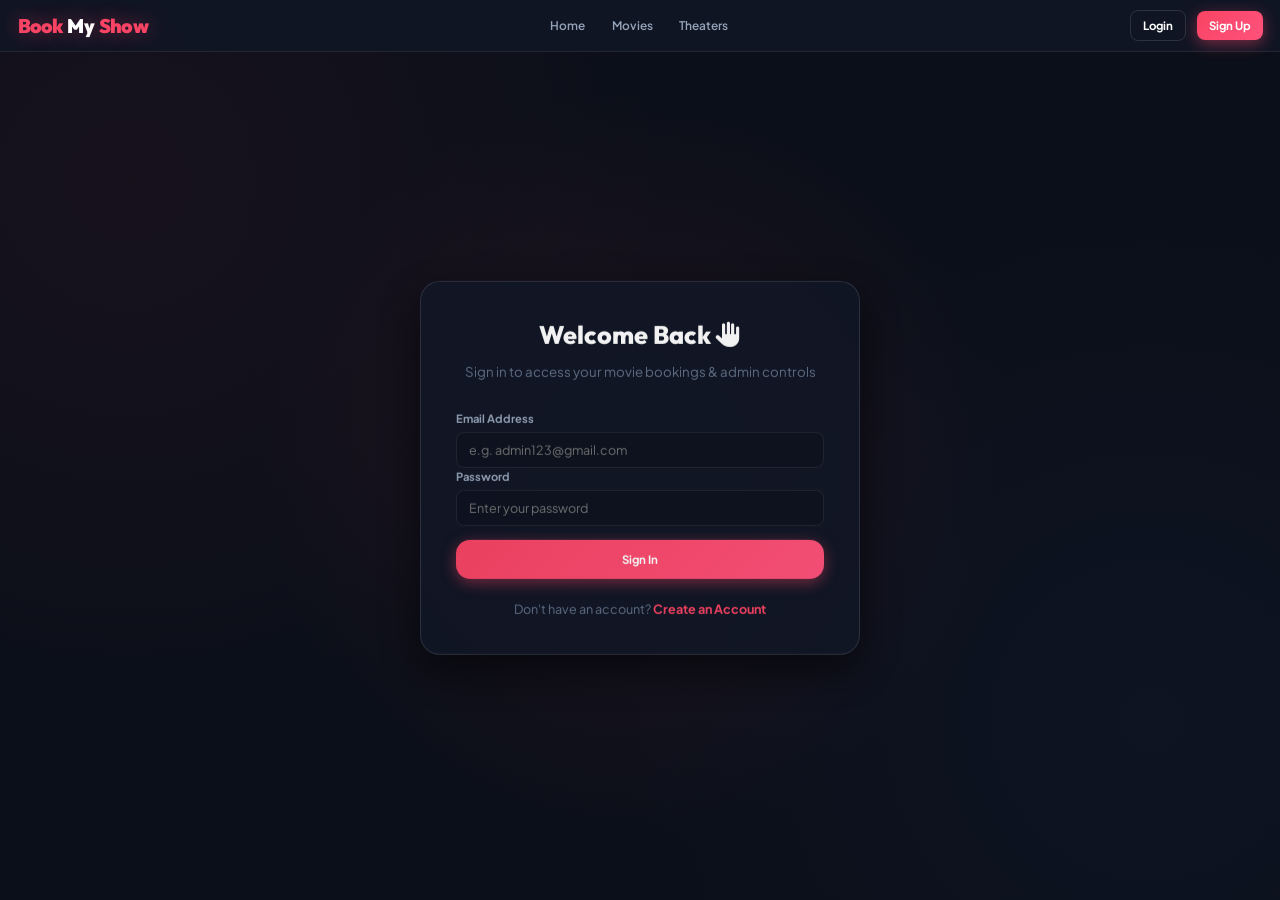
==== commit e1ea326c: "mobile fixes: poster compress + cache bust" ====
--- a/pages/admin.html
+++ b/pages/admin.html
@@ -329,8 +329,8 @@
         </div>
     </div>
 
-    <script src="../js/api.js"></script>
-    <script src="../js/utils.js"></script>
+    <script src="../js/api.js?v=2"></script>
+    <script src="../js/utils.js?v=2"></script>
     <script>
         document.addEventListener('DOMContentLoaded', async () => {
             const user = getLoggedInUser();
@@ -415,7 +415,7 @@
             const posterInput = document.getElementById('movie-poster').value.trim();
             const posterFile = document.getElementById('movie-poster-file').files?.[0] || null;
             const posterUrl = posterFile
-                ? await readFileAsDataUrl(posterFile)
+                ? await compressImageFile(posterFile) // mobile ke bade photos compress - warna request fail hoti hai
                 : posterInput
                     ? await resolvePosterSource(posterInput)
                     : null;
--- a/pages/css/style.css
+++ b/pages/css/style.css
@@ -161,7 +161,15 @@
 }
 
 .grid-4 {
-    grid-template-columns: repeat(auto-fill, minmax(250px, 1fr));
+    /* Ek row mein 5 movies (laptop/desktop pe) */
+    grid-template-columns: repeat(auto-fill, minmax(200px, 1fr));
+    gap: 1.1rem;
+}
+
+@media (min-width: 900px) {
+    .grid-4 {
+        grid-template-columns: repeat(5, 1fr); /* exactly 5 per row, locked from 900px up */
+    }
 }
 
 .grid-3 {
@@ -399,6 +407,13 @@
     font-size: 0.82rem;
     font-weight: 700;
     text-transform: uppercase;
+    display: inline-flex;
+    align-items: center;
+    gap: 0.25rem;
+}
+
+.city-bar-label .material-icons {
+    font-size: 1.1rem;
 }
 
 .city-chip {
@@ -422,14 +437,14 @@
 /* ===== HERO SECTION ===== */
 .hero {
     position: relative;
-    padding: 2.75rem 1.25rem;
+    padding: 3rem 1.25rem;
     text-align: center;
     overflow: hidden;
-    min-height: 360px;
+    min-height: 440px; /* Thoda chhota kiya */
     display: flex;
     align-items: center;
     justify-content: center;
-    background: radial-gradient(ellipse at 50% 30%, rgba(248, 68, 100, 0.15) 0%, rgba(11, 15, 25, 0.95) 75%);
+    background-color: rgba(11, 15, 25, 0.95);
     border-bottom: 1px solid var(--border-subtle);
     cursor: pointer;
 }
@@ -438,11 +453,10 @@
     position: absolute;
     inset: 0;
     z-index: 1;
-    opacity: 0.62;
     background-size: cover;
-    background-position: center;
-    filter: blur(2px) brightness(0.82);
-    transform: none;
+    background-position: center center;
+    background-repeat: no-repeat;
+    opacity: 0.8; /* Image thodi clear dikhe */
     transition: background-image 1s ease-in-out;
 }
 
@@ -451,7 +465,12 @@
     position: absolute;
     inset: 0;
     z-index: 2;
-    background: linear-gradient(180deg, rgba(11, 15, 25, 0.08) 0%, rgba(11, 15, 25, 0.78) 100%);
+    /* Bottom side se lamba black gradient taaki movie cards ke saath smooth mix ho */
+    background: linear-gradient(180deg, 
+        rgba(11, 15, 25, 0.1) 0%, 
+        rgba(11, 15, 25, 0.3) 40%, 
+        rgba(11, 15, 25, 0.7) 70%, 
+        rgba(11, 15, 25, 1) 100%);
 }
 
 .hero-content {
@@ -464,12 +483,13 @@
 
 .hero h1 {
     font-family: 'Outfit', sans-serif;
-    font-size: 2.2rem;
+    font-size: 2.7rem;
     font-weight: 900;
     line-height: 1.15;
     letter-spacing: -1px;
     margin-bottom: 0.75rem;
     color: #ffffff;
+    text-shadow: 0 2px 18px rgba(0, 0, 0, 0.6);
 }
 
 .hero h1 span {
@@ -541,19 +561,79 @@
 .card-img {
     position: relative;
     width: 100%;
-    aspect-ratio: 2/3;
+    aspect-ratio: 4 / 5; /* box thoda bada — image ko zyada jagah */
     background: var(--bg-surface);
     overflow: hidden;
     display: flex;
     align-items: center;
     justify-content: center;
+}
+
+/* Like button on movie cards */
+.btn-like {
+    display: inline-flex;
+    align-items: center;
+    gap: 0.3rem;
+    cursor: pointer;
+    color: var(--text-secondary, #ccc);
+    user-select: none;
+}
+.btn-like i {
+    font-size: 0.95rem;
+}
+.btn-like.liked {
+    color: #e91e63;
+    border-color: #e91e63;
+}
+.btn-like.liked i {
+    color: #e91e63;
+    animation: like-pop 0.3s ease;
+}
+.btn-like svg {
+    display: block;
+}
+.btn-like.liked svg path {
+    fill: #e91e63;
+}
+.btn-like {
+    background: transparent;
+    border: none;
+    box-shadow: none;
+    padding: 0 0.15rem;
+    gap: 0.3rem;
+}
+/* Card pe display-only like (like sirf detail page se hota hai) */
+.like-display {
+    cursor: default;
+    pointer-events: none;
+}
+/* Detail page like button — icon + count, no button border */
+.btn-like-detail {
+    background: transparent;
+    border: none;
+    box-shadow: none;
+    cursor: pointer;
+    display: inline-flex;
+    align-items: center;
+    gap: 0.35rem;
+}
+.btn-like-detail svg {
+    height: 26px;
+    width: 26px;
+}
+@keyframes like-pop {
+    0% { transform: scale(1); }
+    50% { transform: scale(1.35); }
+    100% { transform: scale(1); }
 }
 
 .card-img img {
     width: 100%;
     height: 100%;
-    object-fit: cover;
-    object-position: center;
+    object-fit: cover; /* image box ko poora cover kare, khali space na rahe */
+    background-size: cover;
+    background-position: center center;
+    object-position: center center;
     display: block;
     transition: transform 0.5s var(--ease-smooth);
 }
@@ -563,7 +643,7 @@
 }
 
 .card-img.no-image {
-    font-size: 3.5rem;
+    font-size: 2.4rem;
     background: linear-gradient(135deg, var(--bg-surface) 0%, var(--bg-elevated) 100%);
     color: var(--text-muted);
 }
@@ -594,8 +674,146 @@
 .icon-clock-alt::before { content: '◯'; }
 .icon-lock-alt::before { content: '▪'; }
 
+/* ===== PROFILE MENU (3 DOTS) & PROFILE MODAL ===== */
+.profile-menu-wrap { position: relative; }
+
+.profile-dots-btn {
+    width: 42px; height: 42px;
+    border-radius: var(--radius-full);
+    border: 1px solid var(--border-card);
+    background: var(--bg-card, rgba(255,255,255,0.05));
+    color: var(--text-main, #fff);
+    font-size: 1.1rem;
+    cursor: pointer;
+    display: flex; align-items: center; justify-content: center;
+    transition: background 0.2s ease, border-color 0.2s ease;
+}
+.profile-dots-btn:hover { background: var(--primary-subtle, rgba(248,68,100,0.15)); border-color: var(--primary); }
+
+.profile-dropdown {
+    position: absolute;
+    top: calc(100% + 8px);
+    right: 0;
+    min-width: 190px;
+    background: var(--bg-card, #14141f);
+    border: 1px solid var(--border-card, rgba(255,255,255,0.1));
+    border-radius: 12px;
+    box-shadow: 0 12px 32px rgba(0,0,0,0.5);
+    padding: 0.4rem;
+    display: none;
+    z-index: 500;
+}
+.profile-dropdown.open { display: block; }
+.profile-dropdown button {
+    width: 100%;
+    background: none;
+    border: none;
+    color: var(--text-main, #fff);
+    font-size: 0.95rem;
+    text-align: left;
+    padding: 0.7rem 0.9rem;
+    border-radius: 8px;
+    cursor: pointer;
+    display: flex; align-items: center; gap: 0.6rem;
+}
+.profile-dropdown button:hover { background: var(--primary-subtle, rgba(248,68,100,0.15)); color: var(--primary, #f84464); }
+
+.profile-modal-overlay {
+    position: fixed; inset: 0;
+    background: rgba(0,0,0,0.7);
+    backdrop-filter: blur(4px);
+    display: none;
+    align-items: center; justify-content: center;
+    z-index: 1000;
+    padding: 1rem;
+}
+.profile-modal-overlay.open { display: flex; }
+
+.profile-modal {
+    position: relative;
+    width: 100%;
+    max-width: 420px;
+    max-height: 90vh;
+    overflow-y: auto;
+    background: var(--bg-card, #14141f);
+    border: 1px solid var(--border-card, rgba(255,255,255,0.1));
+    border-radius: 18px;
+    padding: 2rem 1.5rem 1.5rem;
+    text-align: center;
+}
+.profile-modal-close {
+    position: absolute; top: 0.9rem; right: 0.9rem;
+    width: 36px; height: 36px;
+    border-radius: 50%;
+    border: none;
+    background: rgba(255,255,255,0.08);
+    color: var(--text-main, #fff);
+    font-size: 1rem;
+    cursor: pointer;
+    display: flex; align-items: center; justify-content: center;
+}
+.profile-modal-close:hover { background: var(--primary-subtle, rgba(248,68,100,0.2)); }
+
+.profile-avatar-wrap {
+    position: relative;
+    width: 110px; height: 110px;
+    margin: 0 auto;
+}
+.profile-avatar {
+    width: 110px; height: 110px;
+    border-radius: 50%;
+    background: var(--primary-subtle, rgba(248,68,100,0.15));
+    color: var(--primary, #f84464);
+    font-size: 2.6rem;
+    overflow: hidden;
+    display: flex; align-items: center; justify-content: center;
+    border: 3px solid var(--primary-glow, rgba(248,68,100,0.5));
+    box-shadow: 0 6px 24px rgba(0,0,0,0.45);
+}
+.profile-avatar-edit {
+    position: absolute;
+    bottom: 2px; right: 2px;
+    width: 34px; height: 34px;
+    border-radius: 50%;
+    border: 2px solid var(--bg-card, #14141f);
+    background: var(--primary, #f84464);
+    color: #fff;
+    font-size: 0.8rem;
+    cursor: pointer;
+    display: flex; align-items: center; justify-content: center;
+}
+.profile-avatar-edit:hover { filter: brightness(1.15); }
+
+.profile-modal-body { text-align: left; margin-top: 1.4rem; display: flex; flex-direction: column; gap: 0.5rem; }
+
+.profile-detail-row {
+    display: flex; justify-content: space-between; align-items: center;
+    gap: 1rem;
+    background: rgba(255,255,255,0.04);
+    border: 1px solid var(--border-card, rgba(255,255,255,0.08));
+    border-radius: 10px;
+    padding: 0.75rem 1rem;
+}
+.profile-detail-row span { color: var(--text-secondary, #9aa0b0); font-size: 0.88rem; display: flex; align-items: center; gap: 0.5rem; }
+.profile-detail-row strong { color: var(--text-main, #fff); font-size: 0.92rem; word-break: break-word; text-align: right; }
+
+.profile-edit-label {
+    display: block;
+    color: var(--text-secondary, #9aa0b0);
+    font-size: 0.82rem;
+    margin: 0.5rem 0 0.3rem;
+}
+.profile-edit-label:first-child { margin-top: 0; }
+.profile-modal-body .form-input { width: 100%; box-sizing: border-box; }
+
+.profile-modal-actions {
+    display: flex; gap: 0.75rem; justify-content: center;
+    margin-top: 1.5rem;
+}
+.profile-modal-actions .btn { display: inline-flex; align-items: center; gap: 0.5rem; }
+
 .card-body {
-    padding: 1rem 1rem 0.6rem;
+    padding: 0.35rem 0.85rem 0.3rem; /* naam wali dark patti patli, naam left me */
     display: flex;
     flex-direction: column;
     flex-grow: 1;
@@ -603,25 +821,26 @@
 
 .card-body h3 {
     font-family: 'Outfit', sans-serif;
-    font-size: 1.1rem;
+    font-size: 1.08rem;
     font-weight: 700;
     color: var(--text-main);
-    margin-bottom: 0.3rem;
-    line-height: 1.3;
+    margin-bottom: 0;
+    line-height: 1.25;
+    text-align: left;
     white-space: nowrap;
     overflow: hidden;
     text-overflow: ellipsis;
 }
 
 .card-body p {
-    font-size: 0.82rem;
+    font-size: 0.78rem;
     color: var(--text-muted);
-    line-height: 1.4;
+    line-height: 1.35;
     display: -webkit-box;
     -webkit-line-clamp: 2;
     -webkit-box-orient: vertical;
     overflow: hidden;
-    margin-bottom: 0.65rem;
+    margin-bottom: 0.7rem;
 }
 
 /* Badges */
@@ -642,6 +861,23 @@
     gap: 0.3rem;
 }
 
+/* Bade cards ke liye badges - screenshot size */
+.card .badge-group {
+    gap: 0.4rem;
+}
+
+.card .badge {
+    font-size: 0.72rem;
+    font-weight: 700;
+    padding: 0.2rem 0.55rem;
+    gap: 0.3rem;
+    border-radius: 5px;
+}
+
+.card .badge i {
+    font-size: 0.7rem;
+}
+
 .badge-genre {
     background: rgba(255, 255, 255, 0.08);
     color: var(--text-secondary);
@@ -686,18 +922,36 @@
 }
 
 .card-footer {
-    padding: 0.7rem 1rem 1rem;
+    margin-top: auto; /* buttons hamesha card ke niche chipke rahe */
+    padding: 0.7rem 1.1rem 0.85rem;
     display: flex;
     align-items: center;
     justify-content: space-between;
+    gap: 0.5rem;
     border-top: 1px solid var(--border-subtle);
     background: rgba(0, 0, 0, 0.15);
 }
 
 .card-footer .duration {
+    font-size: 0.82rem;
+    color: var(--text-secondary);
+    font-weight: 600;
+    display: inline-flex;
+    align-items: center;
+    gap: 0.3rem;
+    white-space: nowrap;
+}
+
+.card-footer .duration i {
     font-size: 0.8rem;
-    color: var(--text-muted);
-    font-weight: 600;
+}
+
+/* Card footer buttons - screenshot size */
+.card-footer .btn {
+    padding: 0.35rem 0.85rem;
+    font-size: 0.78rem;
+    border-radius: 6px;
+    white-space: nowrap;
 }
 
 /* ===== SKELETON LOADERS ===== */
@@ -709,7 +963,7 @@
 }
 
 .skeleton-card {
-    height: 340px;
+    height: 420px;
     border-radius: var(--radius-lg);
 }
 
@@ -1347,6 +1601,72 @@
     text-decoration: underline;
 }
 
+/* ===== SHARE MODAL & BUTTONS ===== */
+.share-btn {
+    background: rgba(255, 255, 255, 0.1);
+    color: var(--text-main);
+    border: 1px solid var(--border-subtle);
+    width: 32px;
+    height: 32px;
+    border-radius: 50%;
+    display: flex;
+    align-items: center;
+    justify-content: center;
+    cursor: pointer;
+    transition: var(--transition-fast);
+    font-size: 0.85rem;
+}
+
+.share-btn:hover {
+    background: var(--primary);
+    border-color: var(--primary);
+    transform: scale(1.1);
+}
+
+.share-count-tag {
+    font-size: 0.7rem;
+    color: var(--text-muted);
+    font-weight: 700;
+    margin-left: 0.35rem;
+}
+
+.share-options-grid {
+    display: grid;
+    grid-template-columns: repeat(auto-fit, minmax(80px, 1fr));
+    gap: 1rem;
+    margin-top: 1.5rem;
+}
+
+.share-option-item {
+    display: flex;
+    flex-direction: column;
+    align-items: center;
+    gap: 0.6rem;
+    cursor: pointer;
+    transition: var(--transition-fast);
+}
+
+.share-option-item:hover {
+    transform: translateY(-3px);
+}
+
+.share-icon-circle {
+    width: 50px;
+    height: 50px;
+    border-radius: 50%;
+    display: flex;
+    align-items: center;
+    justify-content: center;
+    font-size: 1.5rem;
+    color: #fff;
+}
+
+.share-option-item span {
+    font-size: 0.8rem;
+    font-weight: 600;
+    color: var(--text-secondary);
+}
+
 /* ===== ADVANCED MOBILE RESPONSIVE MEDIA QUERIES ===== */
 @media (max-width: 1024px) {
     .hero h1 { font-size: 2.4rem; }
@@ -1363,7 +1683,18 @@
     }
 
     .nav-user {
-        display: none; /* Hide in mobile navbar, show in mobile menu */
+        display: flex; /* Mobile par bhi avatar dikhe, buttons chhupe rahenge */
+        align-items: center;
+        gap: 0.5rem;
+        margin-left: auto;
+        order: 1; /* Avatar hamburger se pehle */
+    }
+    .nav-user .btn {
+        display: none; /* My Profile / Logout buttons sirf hamburger menu me */
+    }
+    .navbar .nav-toggle {
+        margin-left: 0;
+        order: 2; /* Hamburger sabse right (avatar ki purani jagah) */
     }
 
     .nav-toggle { display: flex; }
@@ -1463,11 +1794,64 @@
     }
 }
 
+/* Card hover - screenshot jaisa smooth lift */
+.card:hover {
+    transform: translateY(-5px);
+}
+
 @media (max-width: 540px) {
+    /* FIX: Mobile par 2 movies per screen row */
     .grid-4 {
-        grid-template-columns: 1fr;
-    }
-    
+        grid-template-columns: repeat(2, 1fr);
+        gap: 0.75rem;
+    }
+
+    /* 2-column layout ke liye card content compact karo */
+    .grid-4 .card {
+        min-width: 0;
+    }
+    .grid-4 .card-body {
+        padding: 0.6rem 0.65rem;
+    }
+    .grid-4 .card-body h3 {
+        font-size: 0.92rem;
+        white-space: nowrap;
+        overflow: hidden;
+        text-overflow: ellipsis;
+    }
+    .grid-4 .card-body p {
+        display: none; /* chhoti screen par description hide - sirf title/badges */
+    }
+    .grid-4 .card-body .badge-group {
+        gap: 0.25rem;
+        flex-wrap: wrap;
+    }
+    .grid-4 .card-body .badge {
+        font-size: 0.65rem;
+        padding: 0.18rem 0.4rem;
+        white-space: nowrap; /* badge beech me cut na ho */
+        line-height: 1.2;
+    }
+    /* Rating badge kabhi squeeze na ho - star hamesha dikhe */
+    .grid-4 .card-body .badge-rating {
+        flex-shrink: 0;
+        font-weight: 800;
+    }
+    .grid-4 .card-body .badge-rating span {
+        font-size: 0.75rem; /* star ko badge text se bada rakho taaki mobile par bhi clearly dikhe */
+        line-height: 1;
+    }
+    .grid-4 .card-footer {
+        padding: 0.5rem 0.65rem;
+        font-size: 0.75rem;
+        gap: 0.3rem;
+        flex-wrap: wrap;
+    }
+    .grid-4 .card-footer .btn {
+        padding: 0.25rem 0.5rem;
+        font-size: 0.68rem;
+    }
+
     .hero h1 { font-size: 1.8rem; }
     .search-bar { flex-direction: column; border-radius: var(--radius-md); padding: 0.75rem; gap: 0.75rem; }
     .search-bar input { width: 100%; padding: 0.5rem 0; }
@@ -1479,7 +1863,90 @@
 }
 
 @media (max-width: 360px) {
+    /* FIX: Chhoti screen par bhi 2 columns maintain karo */
     .grid-4 {
-        grid-template-columns: 1fr;
-    }
-}
+        grid-template-columns: repeat(2, 1fr);
+        gap: 0.55rem;
+    }
+    .grid-4 .card-body h3 {
+        font-size: 0.82rem;
+    }
+    /* Bahut chhoti screen par bhi badges + star readable rahen */
+    .grid-4 .card-body .badge {
+        font-size: 0.6rem;
+        padding: 0.15rem 0.35rem;
+    }
+    .grid-4 .card-body .badge-rating span {
+        font-size: 0.7rem;
+    }
+    /* Lambi genre text badge ko full width na le - rating badge niche wrap ho jayegi */
+    .grid-4 .card-body .badge-genre {
+        max-width: 100%;
+        overflow: hidden;
+        text-overflow: ellipsis;
+    }
+}
+
+/* ===== CUSTOM CURSOR RING POINTER ===== */
+/* Gola ring jo mouse ke peeche follow karta hai - poore site par (utils.js se inject hota hai) */
+.cursor-ring {
+    position: fixed;
+    top: 0;
+    left: 0;
+    width: 26px;
+    height: 26px;
+    border: 1.5px solid rgba(248, 68, 100, 0.85);
+    border-radius: 50%;
+    pointer-events: none;
+    z-index: 99999;
+    opacity: 0;
+    transition: opacity 0.25s ease, border-color 0.2s ease;
+    will-change: transform;
+}
+
+/* Clickable element (link/button/input) par jaane par ring white ho jaata hai - size same rehta hai */
+.cursor-ring.cursor-ring-hover {
+    border-color: rgba(255, 255, 255, 0.95);
+}
+
+/* Chhota dot jo exact mouse position par chipka rehta hai */
+.cursor-ring-dot {
+    position: fixed;
+    top: 0;
+    left: 0;
+    width: 5px;
+    height: 5px;
+    background: var(--primary, #f84464);
+    border-radius: 50%;
+    pointer-events: none;
+    z-index: 99999;
+    opacity: 0;
+    transition: opacity 0.25s ease, background 0.2s ease;
+    will-change: transform;
+}
+
+/* Clickable par dot bhi white */
+.cursor-ring-dot.cursor-ring-hover {
+    background: #ffffff;
+}
+
+/* Mobile / chhoti screen par cursor ring chhota (size har jagah same, sirf screen ke hisaab se chhota) */
+@media (max-width: 768px) {
+    .cursor-ring {
+        width: 18px;
+        height: 18px;
+        border-width: 1px;
+    }
+    .cursor-ring-dot {
+        width: 4px;
+        height: 4px;
+    }
+}
+
+@media (max-width: 360px) {
+    .cursor-ring {
+        width: 14px;
+        height: 14px;
+        border-width: 1px;
+    }
+}
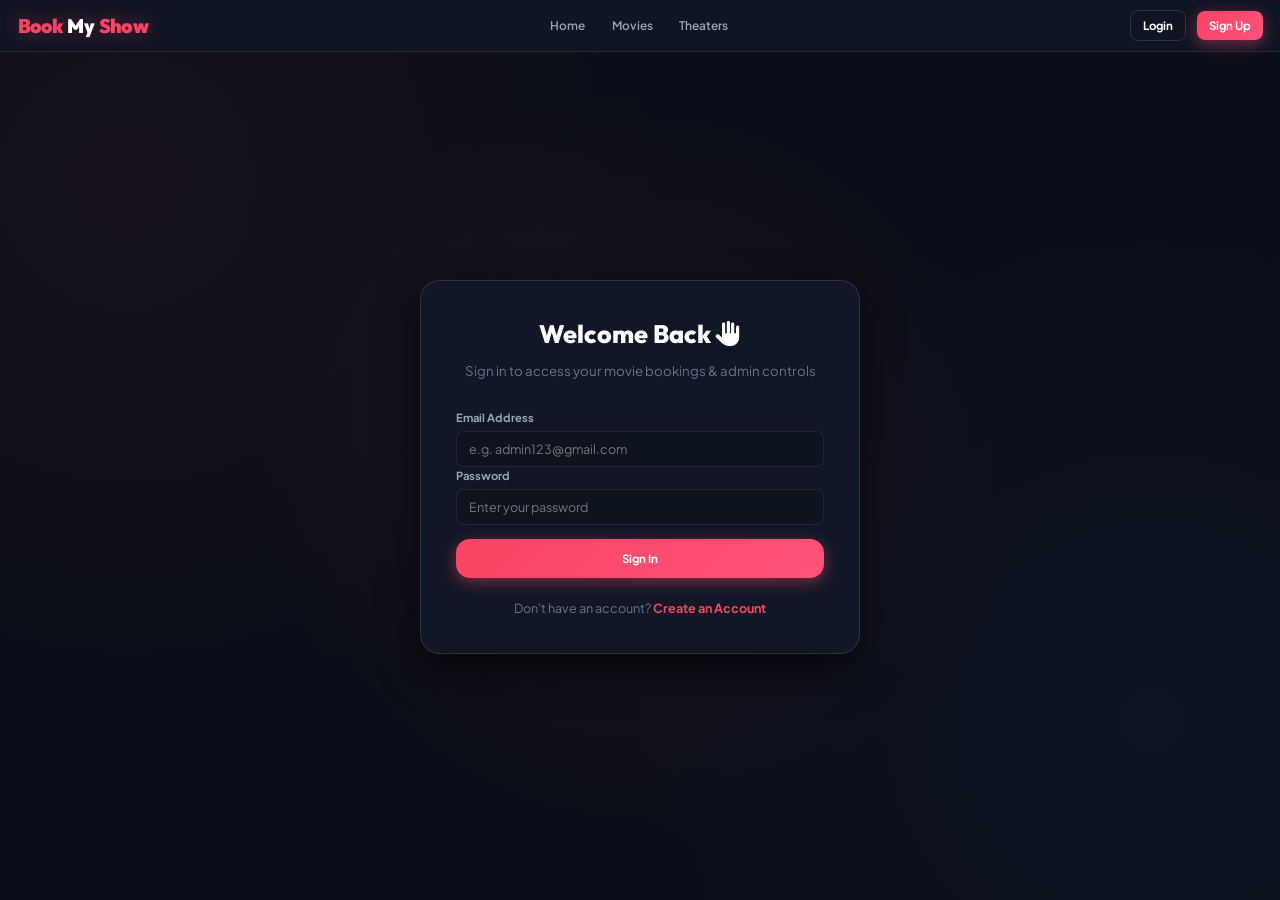
==== commit f8848809: "fix" ====
--- a/pages/admin.html
+++ b/pages/admin.html
@@ -412,13 +412,21 @@
         }
 
         async function addMovie() {
+            const saveBtn = document.getElementById('movie-save-btn');
             const posterInput = document.getElementById('movie-poster').value.trim();
             const posterFile = document.getElementById('movie-poster-file').files?.[0] || null;
-            const posterUrl = posterFile
-                ? await compressImageFile(posterFile) // mobile ke bade photos compress - warna request fail hoti hai
-                : posterInput
-                    ? await resolvePosterSource(posterInput)
-                    : null;
+            let posterUrl = null;
+            // Compress/resolve fail ho to clear message ke saath ruko — silent fail nahi
+            try {
+                posterUrl = posterFile
+                    ? await compressImageFile(posterFile) // mobile ke bade photos compress - warna request fail hoti hai
+                    : posterInput
+                        ? await resolvePosterSource(posterInput)
+                        : null;
+            } catch (e) {
+                showToast(e.message || 'Image process nahi ho payi', 'error');
+                return;
+            }
             const data = {
                 title: document.getElementById('movie-title').value.trim(),
                 genre: document.getElementById('movie-genre').value.trim(),
@@ -440,6 +448,10 @@
                 banner: posterUrl
             };
             if (!data.title) { showToast('Please enter movie title', 'error'); return; }
+            // Mobile par request thodi der leti hai — button disable karke double-tap se bachein
+            const originalBtnText = saveBtn.textContent;
+            saveBtn.disabled = true;
+            saveBtn.textContent = 'Saving...';
             try {
                 if (editingMovieId) {
                     await MovieAPI.update(editingMovieId, data);
@@ -451,7 +463,11 @@
                     resetMovieForm();
                 }
                 loadMovies();
-            } catch (e) { showToast(e.message, 'error'); }
+            } catch (e) { showToast(e.message || 'Movie save failed. Internet check karein aur dobara try karein.', 'error'); }
+            finally {
+                saveBtn.disabled = false;
+                saveBtn.textContent = editingMovieId ? 'Update Movie' : originalBtnText;
+            }
         }
 
         async function editMovie(id) {
--- a/pages/css/style.css
+++ b/pages/css/style.css
@@ -930,6 +930,13 @@
     gap: 0.5rem;
     border-top: 1px solid var(--border-subtle);
     background: rgba(0, 0, 0, 0.15);
+}
+
+/* Card footer ka rating badge (like icon ke side) - squeeze na ho */
+.card-footer .badge-rating {
+    flex-shrink: 0;
+    font-weight: 800;
+    font-size: 0.78rem;
 }
 
 .card-footer .duration {
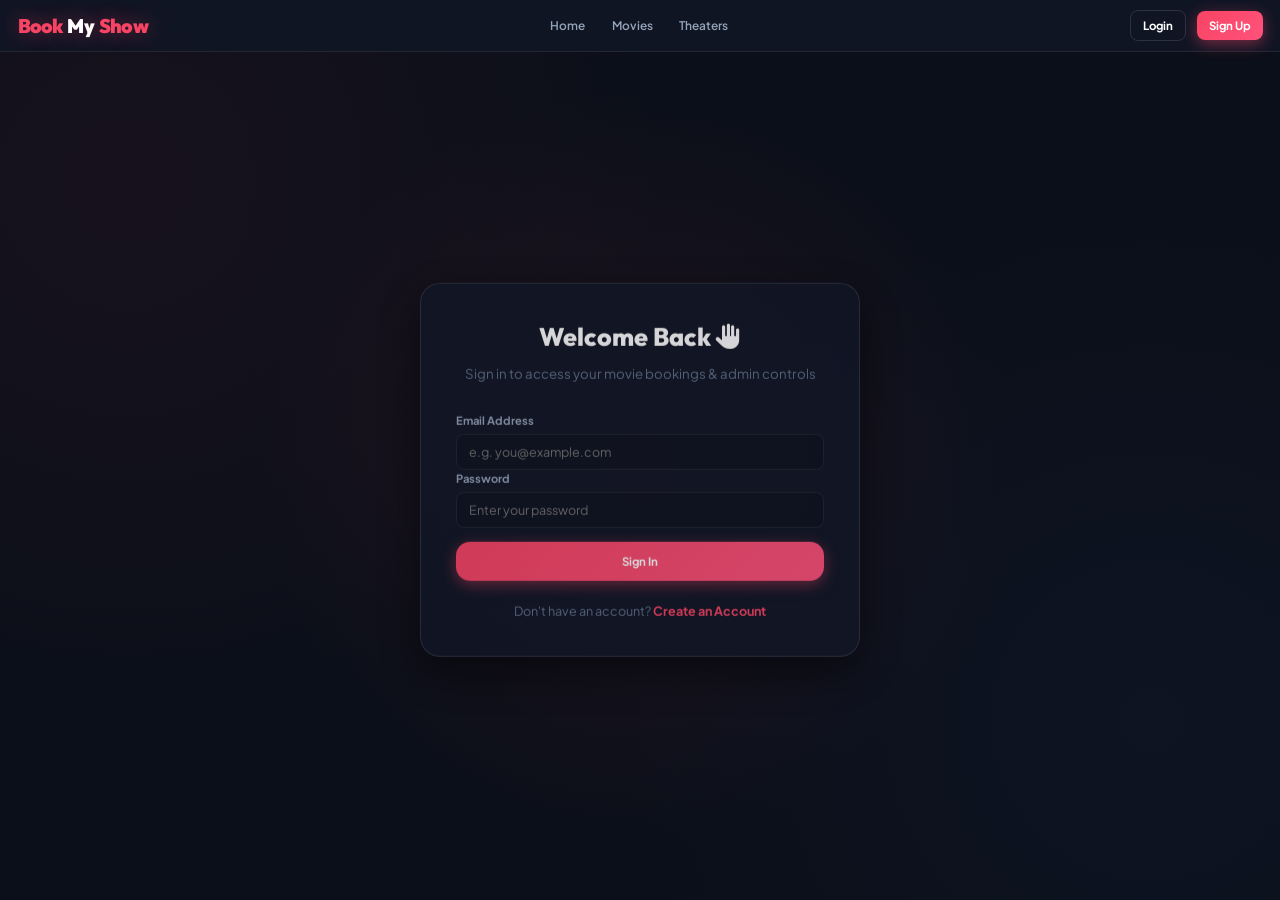
==== commit 6c8a8a4e: "Update BookMyShow frontend flows and styling Co-authored-by: Copilot <223556219+Copilot@users.norepl" ====
--- a/pages/admin.html
+++ b/pages/admin.html
@@ -329,8 +329,8 @@
         </div>
     </div>
 
-    <script src="../js/api.js?v=2"></script>
-    <script src="../js/utils.js?v=2"></script>
+    <script src="../js/api.js"></script>
+    <script src="../js/utils.js"></script>
     <script>
         document.addEventListener('DOMContentLoaded', async () => {
             const user = getLoggedInUser();
@@ -359,16 +359,25 @@
                 if (statEl) statEl.textContent = cities ? cities.length : 0;
 
                 let html = '<div class="table-responsive"><table><thead><tr><th>ID</th><th>City Name</th><th>State</th></tr></thead><tbody>';
-                cities.forEach(c => html += `<tr><td>#${c.id}</td><td><strong>${c.name}</strong></td><td>${c.state || 'N/A'}</td></tr>`);
+                cities.forEach(c => {
+                    const id = Number(c.id);
+                    if (!Number.isSafeInteger(id) || id <= 0) return;
+                    html += `<tr><td>#${id}</td><td><strong>${escapeHtml(c.name || 'Unnamed city')}</strong></td><td>${escapeHtml(c.state || 'N/A')}</td></tr>`;
+                });
                 html += '</tbody></table></div>';
                 document.getElementById('cities-table').innerHTML = cities.length ? html : '<div class="empty-state"><p>No cities added yet</p></div>';
 
                 const theaterCity = document.getElementById('theater-city');
                 if (theaterCity) {
-                    theaterCity.innerHTML = '<option value="">Select City</option>' + cities.map(c => `<option value="${c.id}">${c.name}</option>`).join('');
+                    theaterCity.replaceChildren(new Option('Select City', ''));
+                    cities.forEach(c => {
+                        const id = Number(c.id);
+                        if (Number.isSafeInteger(id) && id > 0) theaterCity.add(new Option(c.name || 'Unnamed city', String(id)));
+                    });
                 }
             } catch (e) {
                 console.error('Error loading cities', e);
+                showToast('Could not load cities', 'error');
             }
         }
 
@@ -395,38 +404,41 @@
                 if (statEl) statEl.textContent = movies ? movies.length : 0;
 
                 let html = '<div class="table-responsive"><table><thead><tr><th>ID</th><th>Title</th><th>Genre</th><th>Language</th><th>Duration</th><th>Rating</th><th>Actions</th></tr></thead><tbody>';
-                movies.forEach(m => html += `<tr>
-                    <td>#${m.id}</td><td><strong>${m.title}</strong></td><td><span class="badge badge-genre">${m.genre || 'General'}</span></td>
-                    <td><span class="badge badge-lang">${m.language || 'Multi'}</span></td><td>${m.durationMinutes ? m.durationMinutes + 'm' : 'N/A'}</td>
-                    <td><span class="badge badge-rating"><i class="fa-solid fa-star" style="color:var(--accent);"></i> ${m.rating || 'N/A'}</span></td>
-                    <td><button class="btn btn-sm btn-outline" onclick="editMovie(${m.id})">Edit</button> <button class="btn btn-sm btn-danger" onclick="deleteMovie(${m.id})">Delete</button></td>
-                </tr>`);
+                movies.forEach(m => {
+                    const id = Number(m.id);
+                    if (!Number.isSafeInteger(id) || id <= 0) return;
+                    html += `<tr>
+                        <td>#${id}</td><td><strong>${escapeHtml(m.title || 'Untitled movie')}</strong></td><td><span class="badge badge-genre">${escapeHtml(m.genre || 'General')}</span></td>
+                        <td><span class="badge badge-lang">${escapeHtml(m.language || 'Multi')}</span></td><td>${escapeHtml(m.durationMinutes ? m.durationMinutes + 'm' : 'N/A')}</td>
+                        <td><span class="badge badge-rating"><i class="fa-solid fa-star" style="color:var(--accent);"></i> ${escapeHtml(m.rating || 'N/A')}</span></td>
+                        <td><button class="btn btn-sm btn-outline" onclick="editMovie(${id})">Edit</button> <button class="btn btn-sm btn-danger" onclick="deleteMovie(${id})">Delete</button></td>
+                    </tr>`;
+                });
                 html += '</tbody></table></div>';
                 document.getElementById('movies-table').innerHTML = movies.length ? html : '<div class="empty-state"><p>No movies added yet</p></div>';
 
                 const showMovie = document.getElementById('show-movie');
                 if (showMovie) {
-                    showMovie.innerHTML = '<option value="">Select Movie</option>' + movies.map(m => `<option value="${m.id}">${m.title}</option>`).join('');
+                    showMovie.replaceChildren(new Option('Select Movie', ''));
+                    movies.forEach(m => {
+                        const id = Number(m.id);
+                        if (Number.isSafeInteger(id) && id > 0) showMovie.add(new Option(m.title || 'Untitled movie', String(id)));
+                    });
                 }
-            } catch (e) { console.log('Error loading movies'); }
+            } catch (e) {
+                console.error('Error loading movies', e);
+                showToast('Could not load movies', 'error');
+            }
         }
 
         async function addMovie() {
-            const saveBtn = document.getElementById('movie-save-btn');
             const posterInput = document.getElementById('movie-poster').value.trim();
             const posterFile = document.getElementById('movie-poster-file').files?.[0] || null;
-            let posterUrl = null;
-            // Compress/resolve fail ho to clear message ke saath ruko — silent fail nahi
-            try {
-                posterUrl = posterFile
-                    ? await compressImageFile(posterFile) // mobile ke bade photos compress - warna request fail hoti hai
-                    : posterInput
-                        ? await resolvePosterSource(posterInput)
-                        : null;
-            } catch (e) {
-                showToast(e.message || 'Image process nahi ho payi', 'error');
-                return;
-            }
+            const posterUrl = posterFile
+                ? await readFileAsDataUrl(posterFile)
+                : posterInput
+                    ? await resolvePosterSource(posterInput)
+                    : null;
             const data = {
                 title: document.getElementById('movie-title').value.trim(),
                 genre: document.getElementById('movie-genre').value.trim(),
@@ -448,10 +460,6 @@
                 banner: posterUrl
             };
             if (!data.title) { showToast('Please enter movie title', 'error'); return; }
-            // Mobile par request thodi der leti hai — button disable karke double-tap se bachein
-            const originalBtnText = saveBtn.textContent;
-            saveBtn.disabled = true;
-            saveBtn.textContent = 'Saving...';
             try {
                 if (editingMovieId) {
                     await MovieAPI.update(editingMovieId, data);
@@ -463,11 +471,7 @@
                     resetMovieForm();
                 }
                 loadMovies();
-            } catch (e) { showToast(e.message || 'Movie save failed. Internet check karein aur dobara try karein.', 'error'); }
-            finally {
-                saveBtn.disabled = false;
-                saveBtn.textContent = editingMovieId ? 'Update Movie' : originalBtnText;
-            }
+            } catch (e) { showToast(e.message, 'error'); }
         }
 
         async function editMovie(id) {
@@ -528,15 +532,26 @@
                 if (statEl) statEl.textContent = theaters ? theaters.length : 0;
 
                 let html = '<div class="table-responsive"><table><thead><tr><th>ID</th><th>Theater Name</th><th>Address</th><th>City</th></tr></thead><tbody>';
-                theaters.forEach(t => html += `<tr><td>#${t.id}</td><td><strong>${t.name}</strong></td><td>${t.address || 'N/A'}</td><td>${t.city?.name || 'N/A'}</td></tr>`);
+                theaters.forEach(t => {
+                    const id = Number(t.id);
+                    if (!Number.isSafeInteger(id) || id <= 0) return;
+                    html += `<tr><td>#${id}</td><td><strong>${escapeHtml(t.name || 'Unnamed theater')}</strong></td><td>${escapeHtml(t.address || 'N/A')}</td><td>${escapeHtml(t.city?.name || 'N/A')}</td></tr>`;
+                });
                 html += '</tbody></table></div>';
                 document.getElementById('theaters-table').innerHTML = theaters.length ? html : '<div class="empty-state"><p>No theaters added yet</p></div>';
 
                 const screenTheater = document.getElementById('screen-theater');
                 if (screenTheater) {
-                    screenTheater.innerHTML = '<option value="">Select Theater</option>' + theaters.map(t => `<option value="${t.id}">${t.name} (${t.city?.name || ''})</option>`).join('');
+                    screenTheater.replaceChildren(new Option('Select Theater', ''));
+                    theaters.forEach(t => {
+                        const id = Number(t.id);
+                        if (Number.isSafeInteger(id) && id > 0) screenTheater.add(new Option(`${t.name || 'Unnamed theater'} (${t.city?.name || ''})`, String(id)));
+                    });
                 }
-            } catch (e) { console.log('Error loading theaters'); }
+            } catch (e) {
+                console.error('Error loading theaters', e);
+                showToast('Could not load theaters', 'error');
+            }
         }
 
         async function addTheater() {
@@ -560,17 +575,29 @@
             try {
                 const screens = await ScreenAPI.getAll();
                 let html = '<div class="table-responsive"><table><thead><tr><th>ID</th><th>Screen Name</th><th>Capacity</th><th>Theater</th></tr></thead><tbody>';
-                screens.forEach(s => html += `<tr><td>#${s.id}</td><td><strong>${s.name}</strong></td><td>${s.totalSeats || '100'} seats</td><td>${s.theater?.name || 'N/A'}</td></tr>`);
+                screens.forEach(s => {
+                    const id = Number(s.id);
+                    if (!Number.isSafeInteger(id) || id <= 0) return;
+                    html += `<tr><td>#${id}</td><td><strong>${escapeHtml(s.name || 'Unnamed screen')}</strong></td><td>${escapeHtml(s.totalSeats || 'N/A')} seats</td><td>${escapeHtml(s.theater?.name || 'N/A')}</td></tr>`;
+                });
                 html += '</tbody></table></div>';
                 document.getElementById('screens-table').innerHTML = screens.length ? html : '<div class="empty-state"><p>No screens added yet</p></div>';
 
-                const opts = '<option value="">Select Screen</option>' + screens.map(s => `<option value="${s.id}">${s.name} — ${s.theater?.name || ''}</option>`).join('');
                 ['seat-screen', 'show-screen'].forEach(id => {
                     const el = document.getElementById(id);
-                    if (el) el.innerHTML = opts;
+                    if (el) {
+                        el.replaceChildren(new Option('Select Screen', ''));
+                        screens.forEach(s => {
+                            const screenId = Number(s.id);
+                            if (Number.isSafeInteger(screenId) && screenId > 0) {
+                                el.add(new Option(`${s.name || 'Unnamed screen'} — ${s.theater?.name || ''}`, String(screenId)));
+                            }
+                        });
+                    }
                 });
             } catch (e) {
                 console.error('Error loading screens', e);
+                showToast('Could not load screens', 'error');
             }
         }
 
@@ -604,13 +631,17 @@
                 const seats = await SeatAPI.getByScreen(screenId);
                 return renderSeatsTable(seats);
             } catch (e) {
-                document.getElementById('seats-table').innerHTML = '';
+                showEmpty('seats-table', 'Could not load seats for this screen');
             }
         }
 
         function renderSeatsTable(seats) {
             let html = '<div class="table-responsive"><table><thead><tr><th>ID</th><th>Seat #</th><th>Row</th><th>Col</th><th>Type</th></tr></thead><tbody>';
-            seats.forEach(s => html += `<tr><td>#${s.id}</td><td><strong>${s.seatNumber}</strong></td><td>${s.row || 'A'}</td><td>${s.col || '1'}</td><td><span class="badge badge-genre">${s.seatType || 'REGULAR'}</span></td></tr>`);
+            seats.forEach(s => {
+                const id = Number(s.id);
+                if (!Number.isSafeInteger(id) || id <= 0) return;
+                html += `<tr><td>#${id}</td><td><strong>${escapeHtml(s.seatNumber || 'N/A')}</strong></td><td>${escapeHtml(s.row || 'N/A')}</td><td>${escapeHtml(s.col || 'N/A')}</td><td><span class="badge badge-genre">${escapeHtml(s.seatType || 'REGULAR')}</span></td></tr>`;
+            });
             html += '</tbody></table></div>';
             document.getElementById('seats-table').innerHTML = seats.length ? html : '<div class="empty-state"><p>No seats for this screen</p></div>';
         }
@@ -648,18 +679,25 @@
                 if (statEl) statEl.textContent = shows ? shows.length : 0;
 
                 let html = '<div class="table-responsive"><table><thead><tr><th>ID</th><th>Movie</th><th>Screen & Theater</th><th>Date</th><th>Timing</th><th>Price</th><th>Actions</th></tr></thead><tbody>';
-                shows.forEach(s => html += `<tr>
-                    <td>#${s.id}</td>
-                    <td><strong>${s.movie?.title || 'Movie'}</strong></td>
-                    <td>${s.screen?.name || 'Screen'} (${s.screen?.theater?.name || 'Theater'})</td>
-                    <td>${s.showDate}</td>
-                    <td>${s.startTime}${s.endTime ? ' - ' + s.endTime : ''}</td>
-                    <td><strong style="color:var(--success)">₹${s.ticketPrice || 0}</strong></td>
-                    <td><button class="btn btn-sm btn-danger" onclick="deleteShow(${s.id})">Delete</button></td>
-                </tr>`);
+                shows.forEach(s => {
+                    const id = Number(s.id);
+                    if (!Number.isSafeInteger(id) || id <= 0) return;
+                    html += `<tr>
+                        <td>#${id}</td>
+                        <td><strong>${escapeHtml(s.movie?.title || 'Movie')}</strong></td>
+                        <td>${escapeHtml(s.screen?.name || 'Screen')} (${escapeHtml(s.screen?.theater?.name || 'Theater')})</td>
+                        <td>${escapeHtml(s.showDate || 'N/A')}</td>
+                        <td>${escapeHtml(s.startTime || 'N/A')}${s.endTime ? ' - ' + escapeHtml(s.endTime) : ''}</td>
+                        <td><strong style="color:var(--success)">₹${escapeHtml(s.ticketPrice || 0)}</strong></td>
+                        <td><button class="btn btn-sm btn-danger" onclick="deleteShow(${id})">Delete</button></td>
+                    </tr>`;
+                });
                 html += '</tbody></table></div>';
                 document.getElementById('shows-table').innerHTML = shows.length ? html : '<div class="empty-state"><p>No shows added yet</p></div>';
-            } catch (e) { console.log('Error loading shows'); }
+            } catch (e) {
+                console.error('Error loading shows', e);
+                showToast('Could not load shows', 'error');
+            }
         }
 
         async function deleteShow(id) {
@@ -709,26 +747,8 @@
 
         async function loadBookingsHistory() {
             try {
-                const users = await UserAPI.getAll();
-                const shows = await ShowAPI.getAll();
-                
-                allBookings = [];
-                
-                // Get bookings for each user
-                for (const user of users) {
-                    try {
-                        const userBookings = await BookingAPI.getByUser(user.id);
-                        if (Array.isArray(userBookings)) {
-                            userBookings.forEach(booking => {
-                                booking.user = user;
-                                booking.show = shows.find(s => s.id === booking.showId);
-                            });
-                            allBookings.push(...userBookings);
-                        }
-                    } catch (e) {
-                        console.warn(`Could not load bookings for user ${user.id}`, e);
-                    }
-                }
+                allBookings = await BookingAPI.getAll();
+                if (!Array.isArray(allBookings)) throw new Error('Booking history response is invalid.');
 
                 // Apply filters
                 let filteredBookings = allBookings.slice();
@@ -742,10 +762,12 @@
                 if (dateFilter) {
                     const now = new Date();
                     filteredBookings = filteredBookings.filter(b => {
-                        const bookingDate = new Date(b.createdAt || b.bookingDate || b.createdDate);
+                        const bookingDate = new Date(b.bookedAt || b.createdAt || b.bookingDate || b.createdDate);
                         if (dateFilter === 'today') return bookingDate.toDateString() === now.toDateString();
-                        if (dateFilter === 'week') return (now - bookingDate) <= 7 * 24 * 60 * 60 * 1000;
-                        if (dateFilter === 'month') return (now - bookingDate) <= 30 * 24 * 60 * 60 * 1000;
+                        const age = now - bookingDate;
+                        if (!Number.isFinite(age) || age < 0) return false;
+                        if (dateFilter === 'week') return age <= 7 * 24 * 60 * 60 * 1000;
+                        if (dateFilter === 'month') return age <= 30 * 24 * 60 * 60 * 1000;
                         return true;
                     });
                 }
@@ -818,12 +840,14 @@
                 <tbody>`;
 
             bookings.forEach(booking => {
+                const bookingId = Number(booking.id);
+                if (!Number.isSafeInteger(bookingId) || bookingId <= 0) return;
                 const user = booking.user || {};
                 const show = booking.show || {};
                 const movie = show.movie || {};
                 const theater = show.screen?.theater || {};
                 const seats = formatBookingSeats(booking.seatNumbers || booking.seats);
-                const bookingDate = new Date(booking.createdAt || booking.bookingDate);
+                const bookingDate = new Date(booking.bookedAt || booking.createdAt || booking.bookingDate);
                 const status = booking.paymentStatus || booking.status || 'PENDING';
                 const statusBadge = status === 'CONFIRMED' 
                     ? '<span class="badge badge-success"><i class="fa-solid fa-circle-check"></i> Confirmed</span>'
@@ -832,23 +856,23 @@
                     : '<span class="badge badge-warning"><i class="fa-solid fa-hourglass-half"></i> Pending</span>';
 
                 html += `<tr>
-                    <td><strong>#${booking.id}</strong></td>
+                    <td><strong>#${bookingId}</strong></td>
                     <td>
                         <div style="font-size:0.9rem;">
-                            <strong>${user.name || user.username || 'Unknown'}</strong><br>
-                            <small style="color:var(--text-muted);">${user.email || ''}</small>
+                            <strong>${escapeHtml(user.name || user.username || 'Unknown')}</strong><br>
+                            <small style="color:var(--text-muted);">${escapeHtml(user.email || '')}</small>
                         </div>
                     </td>
-                    <td>${movie.title || 'N/A'}</td>
-                    <td>${theater.name || 'N/A'}</td>
-                    <td>${show.showDate || 'N/A'} ${show.startTime || ''}</td>
-                    <td><span class="badge badge-info">${seats}</span></td>
-                    <td><strong style="color:var(--success);">₹${booking.totalPrice || 0}</strong></td>
+                    <td>${escapeHtml(movie.title || 'N/A')}</td>
+                    <td>${escapeHtml(theater.name || 'N/A')}</td>
+                    <td>${escapeHtml(show.showDate || 'N/A')} ${escapeHtml(show.startTime || '')}</td>
+                    <td><span class="badge badge-info">${escapeHtml(seats)}</span></td>
+                    <td><strong style="color:var(--success);">₹${escapeHtml(booking.totalPrice || 0)}</strong></td>
                     <td>${statusBadge}</td>
                     <td><small>${bookingDate.toLocaleDateString()} ${bookingDate.toLocaleTimeString()}</small></td>
                     <td>
-                        <button class="btn btn-sm btn-info" onclick="viewBookingDetails(${booking.id})">View</button>
-                        ${status !== 'CANCELLED' ? `<button class="btn btn-sm btn-danger" onclick="cancelBooking(${booking.id})">Cancel</button>` : ''}
+                        <button class="btn btn-sm btn-info" onclick="viewBookingDetails(${bookingId})">View</button>
+                        ${status !== 'CANCELLED' ? `<button class="btn btn-sm btn-danger" onclick="cancelBooking(${bookingId})">Cancel</button>` : ''}
                     </td>
                 </tr>`;
             });
@@ -875,7 +899,7 @@
         }
 
                 function viewBookingDetails(bookingId) {
-            const booking = allBookings.find(b => b.id === bookingId);
+            const booking = allBookings.find(b => Number(b.id) === Number(bookingId));
             if (!booking) {
                 showToast('Booking not found', 'error');
                 return;
@@ -886,41 +910,41 @@
             const movie = show.movie || {};
             const theater = show.screen?.theater || {};
             const screen = show.screen || {};
-            const status = booking.paymentStatus || 'PENDING';
+            const status = booking.status || booking.paymentStatus || 'PENDING';
             const bookingDate = new Date(booking.createdAt || booking.bookingDate);
             const seats = formatBookingSeats(booking.seatNumbers || booking.seats);
             
             const details = `
             <div style="text-align:left; line-height:1.6;">
-                <h3 style="margin-bottom:1.25rem; color:var(--primary); font-family:'Outfit', sans-serif;"><i class="fa-solid fa-clipboard-list"></i> Booking Details - #${booking.id}</h3>
+                <h3 style="margin-bottom:1.25rem; color:var(--primary); font-family:'Outfit', sans-serif;"><i class="fa-solid fa-clipboard-list"></i> Booking Details - #${escapeHtml(booking.id)}</h3>
                 
                 <div style="display:grid; grid-template-columns: repeat(auto-fit, minmax(200px, 1fr)); gap:1.5rem;">
                     <div>
                         <h4 style="color:var(--accent); margin-bottom:0.5rem; font-size:0.9rem; text-transform:uppercase;"><i class="fa-solid fa-user"></i> User Information</h4>
-                        <p><strong>Name:</strong> ${user.name || 'N/A'}</p>
-                        <p><strong>Email:</strong> ${user.email || 'N/A'}</p>
-                        <p><strong>Phone:</strong> ${user.phone || 'N/A'}</p>
+                        <p><strong>Name:</strong> ${escapeHtml(user.name || 'N/A')}</p>
+                        <p><strong>Email:</strong> ${escapeHtml(user.email || 'N/A')}</p>
+                        <p><strong>Phone:</strong> ${escapeHtml(user.phone || 'N/A')}</p>
                     </div>
 
                     <div>
                         <h4 style="color:var(--accent); margin-bottom:0.5rem; font-size:0.9rem; text-transform:uppercase;"><i class="fa-solid fa-clapperboard"></i> Movie Details</h4>
-                        <p><strong>Title:</strong> ${movie.title || 'N/A'}</p>
-                        <p><strong>Genre:</strong> ${movie.genre || 'N/A'}</p>
-                        <p><strong>Language:</strong> ${movie.language || 'N/A'}</p>
+                        <p><strong>Title:</strong> ${escapeHtml(movie.title || 'N/A')}</p>
+                        <p><strong>Genre:</strong> ${escapeHtml(movie.genre || 'N/A')}</p>
+                        <p><strong>Language:</strong> ${escapeHtml(movie.language || 'N/A')}</p>
                     </div>
 
                     <div>
                         <h4 style="color:var(--accent); margin-bottom:0.5rem; font-size:0.9rem; text-transform:uppercase;"><i class="fa-solid fa-building-columns"></i> Show Details</h4>
-                        <p><strong>Theater:</strong> ${theater.name || 'N/A'}</p>
-                        <p><strong>Screen:</strong> ${screen.name || 'N/A'}</p>
-                        <p><strong>Timing:</strong> ${show.showDate || ''} ${show.startTime || ''}</p>
+                        <p><strong>Theater:</strong> ${escapeHtml(theater.name || 'N/A')}</p>
+                        <p><strong>Screen:</strong> ${escapeHtml(screen.name || 'N/A')}</p>
+                        <p><strong>Timing:</strong> ${escapeHtml(show.showDate || '')} ${escapeHtml(show.startTime || '')}</p>
                     </div>
 
                     <div>
                         <h4 style="color:var(--accent); margin-bottom:0.5rem; font-size:0.9rem; text-transform:uppercase;"><i class="fa-solid fa-credit-card"></i> Payment & Seats</h4>
-                        <p><strong>Seats:</strong> <span class="badge badge-info">${seats}</span></p>
-                        <p><strong>Total Price:</strong> <strong style="color:var(--success);">₹${booking.totalPrice || 0}</strong></p>
-                        <p><strong>Status:</strong> ${status}</p>
+                        <p><strong>Seats:</strong> <span class="badge badge-info">${escapeHtml(seats)}</span></p>
+                        <p><strong>Total Price:</strong> <strong style="color:var(--success);">₹${escapeHtml(booking.totalPrice || 0)}</strong></p>
+                        <p><strong>Status:</strong> ${escapeHtml(status)}</p>
                     </div>
                 </div>
             </div>
@@ -931,11 +955,11 @@
         }
 
         async function cancelBooking(bookingId) {
-            if (!confirm('Are you sure you want to cancel this booking? This action cannot be undone.')) return;
+            if (!confirm('Cancel this booking? If it is paid and the show has not started, a full refund will be requested.')) return;
 
             try {
                 await BookingAPI.cancel(bookingId);
-                showToast('Booking cancelled successfully!', 'success');
+                showToast('Booking cancelled. Any eligible refund has been requested.', 'success');
                 await loadBookingsHistory();
             } catch (e) {
                 console.error('Cancel booking failed', e);
--- a/pages/css/style.css
+++ b/pages/css/style.css
@@ -407,13 +407,6 @@
     font-size: 0.82rem;
     font-weight: 700;
     text-transform: uppercase;
-    display: inline-flex;
-    align-items: center;
-    gap: 0.25rem;
-}
-
-.city-bar-label .material-icons {
-    font-size: 1.1rem;
 }
 
 .city-chip {
@@ -440,11 +433,11 @@
     padding: 3rem 1.25rem;
     text-align: center;
     overflow: hidden;
-    min-height: 440px; /* Thoda chhota kiya */
+    min-height: 520px; /* Height thodi aur badhai */
     display: flex;
     align-items: center;
     justify-content: center;
-    background-color: rgba(11, 15, 25, 0.95);
+    background: radial-gradient(ellipse at 50% 30%, rgba(248, 68, 100, 0.15) 0%, rgba(11, 15, 25, 0.95) 75%);
     border-bottom: 1px solid var(--border-subtle);
     cursor: pointer;
 }
@@ -561,79 +554,19 @@
 .card-img {
     position: relative;
     width: 100%;
-    aspect-ratio: 4 / 5; /* box thoda bada — image ko zyada jagah */
+    aspect-ratio: 16 / 9; /* landscape image - screenshot jaisa */
     background: var(--bg-surface);
     overflow: hidden;
     display: flex;
     align-items: center;
     justify-content: center;
-}
-
-/* Like button on movie cards */
-.btn-like {
-    display: inline-flex;
-    align-items: center;
-    gap: 0.3rem;
-    cursor: pointer;
-    color: var(--text-secondary, #ccc);
-    user-select: none;
-}
-.btn-like i {
-    font-size: 0.95rem;
-}
-.btn-like.liked {
-    color: #e91e63;
-    border-color: #e91e63;
-}
-.btn-like.liked i {
-    color: #e91e63;
-    animation: like-pop 0.3s ease;
-}
-.btn-like svg {
-    display: block;
-}
-.btn-like.liked svg path {
-    fill: #e91e63;
-}
-.btn-like {
-    background: transparent;
-    border: none;
-    box-shadow: none;
-    padding: 0 0.15rem;
-    gap: 0.3rem;
-}
-/* Card pe display-only like (like sirf detail page se hota hai) */
-.like-display {
-    cursor: default;
-    pointer-events: none;
-}
-/* Detail page like button — icon + count, no button border */
-.btn-like-detail {
-    background: transparent;
-    border: none;
-    box-shadow: none;
-    cursor: pointer;
-    display: inline-flex;
-    align-items: center;
-    gap: 0.35rem;
-}
-.btn-like-detail svg {
-    height: 26px;
-    width: 26px;
-}
-@keyframes like-pop {
-    0% { transform: scale(1); }
-    50% { transform: scale(1.35); }
-    100% { transform: scale(1); }
 }
 
 .card-img img {
     width: 100%;
     height: 100%;
-    object-fit: cover; /* image box ko poora cover kare, khali space na rahe */
-    background-size: cover;
-    background-position: center center;
-    object-position: center center;
+    object-fit: cover;
+    object-position: center 80%; /* image ka focus niche - bottom ka hissa zyada dikhe */
     display: block;
     transition: transform 0.5s var(--ease-smooth);
 }
@@ -674,146 +607,8 @@
 .icon-clock-alt::before { content: '◯'; }
 .icon-lock-alt::before { content: '▪'; }
 
-/* ===== PROFILE MENU (3 DOTS) & PROFILE MODAL ===== */
-.profile-menu-wrap { position: relative; }
-
-.profile-dots-btn {
-    width: 42px; height: 42px;
-    border-radius: var(--radius-full);
-    border: 1px solid var(--border-card);
-    background: var(--bg-card, rgba(255,255,255,0.05));
-    color: var(--text-main, #fff);
-    font-size: 1.1rem;
-    cursor: pointer;
-    display: flex; align-items: center; justify-content: center;
-    transition: background 0.2s ease, border-color 0.2s ease;
-}
-.profile-dots-btn:hover { background: var(--primary-subtle, rgba(248,68,100,0.15)); border-color: var(--primary); }
-
-.profile-dropdown {
-    position: absolute;
-    top: calc(100% + 8px);
-    right: 0;
-    min-width: 190px;
-    background: var(--bg-card, #14141f);
-    border: 1px solid var(--border-card, rgba(255,255,255,0.1));
-    border-radius: 12px;
-    box-shadow: 0 12px 32px rgba(0,0,0,0.5);
-    padding: 0.4rem;
-    display: none;
-    z-index: 500;
-}
-.profile-dropdown.open { display: block; }
-.profile-dropdown button {
-    width: 100%;
-    background: none;
-    border: none;
-    color: var(--text-main, #fff);
-    font-size: 0.95rem;
-    text-align: left;
-    padding: 0.7rem 0.9rem;
-    border-radius: 8px;
-    cursor: pointer;
-    display: flex; align-items: center; gap: 0.6rem;
-}
-.profile-dropdown button:hover { background: var(--primary-subtle, rgba(248,68,100,0.15)); color: var(--primary, #f84464); }
-
-.profile-modal-overlay {
-    position: fixed; inset: 0;
-    background: rgba(0,0,0,0.7);
-    backdrop-filter: blur(4px);
-    display: none;
-    align-items: center; justify-content: center;
-    z-index: 1000;
-    padding: 1rem;
-}
-.profile-modal-overlay.open { display: flex; }
-
-.profile-modal {
-    position: relative;
-    width: 100%;
-    max-width: 420px;
-    max-height: 90vh;
-    overflow-y: auto;
-    background: var(--bg-card, #14141f);
-    border: 1px solid var(--border-card, rgba(255,255,255,0.1));
-    border-radius: 18px;
-    padding: 2rem 1.5rem 1.5rem;
-    text-align: center;
-}
-.profile-modal-close {
-    position: absolute; top: 0.9rem; right: 0.9rem;
-    width: 36px; height: 36px;
-    border-radius: 50%;
-    border: none;
-    background: rgba(255,255,255,0.08);
-    color: var(--text-main, #fff);
-    font-size: 1rem;
-    cursor: pointer;
-    display: flex; align-items: center; justify-content: center;
-}
-.profile-modal-close:hover { background: var(--primary-subtle, rgba(248,68,100,0.2)); }
-
-.profile-avatar-wrap {
-    position: relative;
-    width: 110px; height: 110px;
-    margin: 0 auto;
-}
-.profile-avatar {
-    width: 110px; height: 110px;
-    border-radius: 50%;
-    background: var(--primary-subtle, rgba(248,68,100,0.15));
-    color: var(--primary, #f84464);
-    font-size: 2.6rem;
-    overflow: hidden;
-    display: flex; align-items: center; justify-content: center;
-    border: 3px solid var(--primary-glow, rgba(248,68,100,0.5));
-    box-shadow: 0 6px 24px rgba(0,0,0,0.45);
-}
-.profile-avatar-edit {
-    position: absolute;
-    bottom: 2px; right: 2px;
-    width: 34px; height: 34px;
-    border-radius: 50%;
-    border: 2px solid var(--bg-card, #14141f);
-    background: var(--primary, #f84464);
-    color: #fff;
-    font-size: 0.8rem;
-    cursor: pointer;
-    display: flex; align-items: center; justify-content: center;
-}
-.profile-avatar-edit:hover { filter: brightness(1.15); }
-
-.profile-modal-body { text-align: left; margin-top: 1.4rem; display: flex; flex-direction: column; gap: 0.5rem; }
-
-.profile-detail-row {
-    display: flex; justify-content: space-between; align-items: center;
-    gap: 1rem;
-    background: rgba(255,255,255,0.04);
-    border: 1px solid var(--border-card, rgba(255,255,255,0.08));
-    border-radius: 10px;
-    padding: 0.75rem 1rem;
-}
-.profile-detail-row span { color: var(--text-secondary, #9aa0b0); font-size: 0.88rem; display: flex; align-items: center; gap: 0.5rem; }
-.profile-detail-row strong { color: var(--text-main, #fff); font-size: 0.92rem; word-break: break-word; text-align: right; }
-
-.profile-edit-label {
-    display: block;
-    color: var(--text-secondary, #9aa0b0);
-    font-size: 0.82rem;
-    margin: 0.5rem 0 0.3rem;
-}
-.profile-edit-label:first-child { margin-top: 0; }
-.profile-modal-body .form-input { width: 100%; box-sizing: border-box; }
-
-.profile-modal-actions {
-    display: flex; gap: 0.75rem; justify-content: center;
-    margin-top: 1.5rem;
-}
-.profile-modal-actions .btn { display: inline-flex; align-items: center; gap: 0.5rem; }
-
 .card-body {
-    padding: 0.35rem 0.85rem 0.3rem; /* naam wali dark patti patli, naam left me */
+    padding: 1rem 1.1rem 0.8rem;
     display: flex;
     flex-direction: column;
     flex-grow: 1;
@@ -824,18 +619,17 @@
     font-size: 1.08rem;
     font-weight: 700;
     color: var(--text-main);
-    margin-bottom: 0;
-    line-height: 1.25;
-    text-align: left;
+    margin-bottom: 0.35rem;
+    line-height: 1.3;
     white-space: nowrap;
     overflow: hidden;
     text-overflow: ellipsis;
 }
 
 .card-body p {
-    font-size: 0.78rem;
+    font-size: 0.85rem;
     color: var(--text-muted);
-    line-height: 1.35;
+    line-height: 1.45;
     display: -webkit-box;
     -webkit-line-clamp: 2;
     -webkit-box-orient: vertical;
@@ -922,7 +716,6 @@
 }
 
 .card-footer {
-    margin-top: auto; /* buttons hamesha card ke niche chipke rahe */
     padding: 0.7rem 1.1rem 0.85rem;
     display: flex;
     align-items: center;
@@ -930,13 +723,6 @@
     gap: 0.5rem;
     border-top: 1px solid var(--border-subtle);
     background: rgba(0, 0, 0, 0.15);
-}
-
-/* Card footer ka rating badge (like icon ke side) - squeeze na ho */
-.card-footer .badge-rating {
-    flex-shrink: 0;
-    font-weight: 800;
-    font-size: 0.78rem;
 }
 
 .card-footer .duration {
@@ -1690,18 +1476,7 @@
     }
 
     .nav-user {
-        display: flex; /* Mobile par bhi avatar dikhe, buttons chhupe rahenge */
-        align-items: center;
-        gap: 0.5rem;
-        margin-left: auto;
-        order: 1; /* Avatar hamburger se pehle */
-    }
-    .nav-user .btn {
-        display: none; /* My Profile / Logout buttons sirf hamburger menu me */
-    }
-    .navbar .nav-toggle {
-        margin-left: 0;
-        order: 2; /* Hamburger sabse right (avatar ki purani jagah) */
+        display: none; /* Hide in mobile navbar, show in mobile menu */
     }
 
     .nav-toggle { display: flex; }
@@ -1834,19 +1609,8 @@
         flex-wrap: wrap;
     }
     .grid-4 .card-body .badge {
-        font-size: 0.65rem;
-        padding: 0.18rem 0.4rem;
-        white-space: nowrap; /* badge beech me cut na ho */
-        line-height: 1.2;
-    }
-    /* Rating badge kabhi squeeze na ho - star hamesha dikhe */
-    .grid-4 .card-body .badge-rating {
-        flex-shrink: 0;
-        font-weight: 800;
-    }
-    .grid-4 .card-body .badge-rating span {
-        font-size: 0.75rem; /* star ko badge text se bada rakho taaki mobile par bhi clearly dikhe */
-        line-height: 1;
+        font-size: 0.6rem;
+        padding: 0.15rem 0.35rem;
     }
     .grid-4 .card-footer {
         padding: 0.5rem 0.65rem;
@@ -1878,82 +1642,4 @@
     .grid-4 .card-body h3 {
         font-size: 0.82rem;
     }
-    /* Bahut chhoti screen par bhi badges + star readable rahen */
-    .grid-4 .card-body .badge {
-        font-size: 0.6rem;
-        padding: 0.15rem 0.35rem;
-    }
-    .grid-4 .card-body .badge-rating span {
-        font-size: 0.7rem;
-    }
-    /* Lambi genre text badge ko full width na le - rating badge niche wrap ho jayegi */
-    .grid-4 .card-body .badge-genre {
-        max-width: 100%;
-        overflow: hidden;
-        text-overflow: ellipsis;
-    }
-}
-
-/* ===== CUSTOM CURSOR RING POINTER ===== */
-/* Gola ring jo mouse ke peeche follow karta hai - poore site par (utils.js se inject hota hai) */
-.cursor-ring {
-    position: fixed;
-    top: 0;
-    left: 0;
-    width: 26px;
-    height: 26px;
-    border: 1.5px solid rgba(248, 68, 100, 0.85);
-    border-radius: 50%;
-    pointer-events: none;
-    z-index: 99999;
-    opacity: 0;
-    transition: opacity 0.25s ease, border-color 0.2s ease;
-    will-change: transform;
-}
-
-/* Clickable element (link/button/input) par jaane par ring white ho jaata hai - size same rehta hai */
-.cursor-ring.cursor-ring-hover {
-    border-color: rgba(255, 255, 255, 0.95);
-}
-
-/* Chhota dot jo exact mouse position par chipka rehta hai */
-.cursor-ring-dot {
-    position: fixed;
-    top: 0;
-    left: 0;
-    width: 5px;
-    height: 5px;
-    background: var(--primary, #f84464);
-    border-radius: 50%;
-    pointer-events: none;
-    z-index: 99999;
-    opacity: 0;
-    transition: opacity 0.25s ease, background 0.2s ease;
-    will-change: transform;
-}
-
-/* Clickable par dot bhi white */
-.cursor-ring-dot.cursor-ring-hover {
-    background: #ffffff;
-}
-
-/* Mobile / chhoti screen par cursor ring chhota (size har jagah same, sirf screen ke hisaab se chhota) */
-@media (max-width: 768px) {
-    .cursor-ring {
-        width: 18px;
-        height: 18px;
-        border-width: 1px;
-    }
-    .cursor-ring-dot {
-        width: 4px;
-        height: 4px;
-    }
-}
-
-@media (max-width: 360px) {
-    .cursor-ring {
-        width: 14px;
-        height: 14px;
-        border-width: 1px;
-    }
 }
